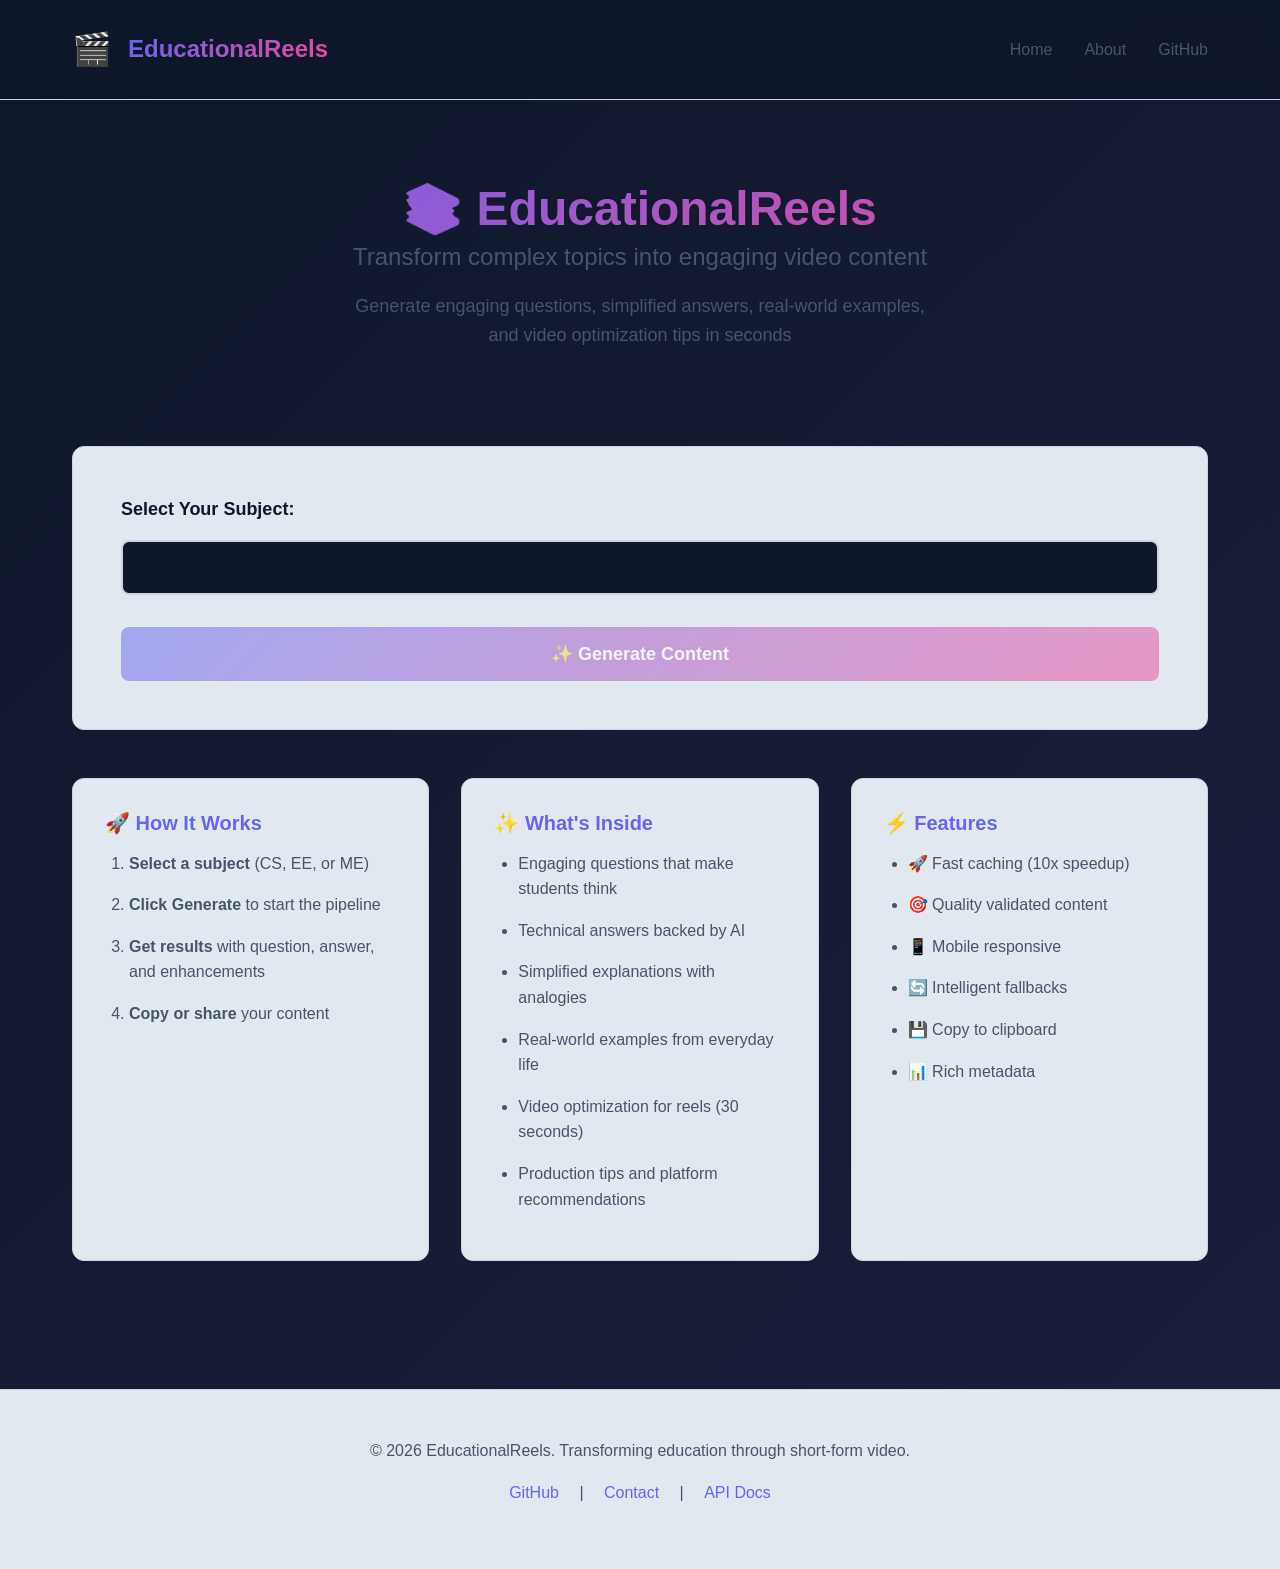
==== frontend/index.html @ 3f017158 "init" ====
<!doctype html>
<html lang="en">
	<head>
		<meta charset="UTF-8" />
		<meta name="viewport" content="width=device-width, initial-scale=1.0" />
		<title>EducationalReels - Generate Engaging Educational Content</title>
		<link rel="stylesheet" href="styles.css" />
	</head>
	<body>
		<!-- Navigation -->
		<nav class="navbar">
			<div class="navbar-container">
				<div class="logo">
					<span class="logo-emoji">🎬</span>
					<span class="logo-text">EducationalReels</span>
				</div>
				<div class="nav-links">
					<a href="#" class="nav-link">Home</a>
					<a href="#" class="nav-link">About</a>
					<a href="https://github.com" target="_blank" class="nav-link">GitHub</a>
				</div>
			</div>
		</nav>

		<!-- Main Container -->
		<div class="container">
			<!-- Hero Section -->
			<section class="hero">
				<h1>📚 EducationalReels</h1>
				<p class="subtitle">Transform complex topics into engaging video content</p>
				<p class="description">Generate engaging questions, simplified answers, real-world examples, and video optimization tips in seconds</p>
			</section>

			<!-- Input Section -->
			<section class="input-section">
				<div class="form-group">
					<label for="degree-select" class="form-label">Select Your Subject:</label>
					<select id="degree-select" class="degree-select">
						<option value="">-- Choose a subject --</option>
						<option value="Computer Science">💻 Computer Science</option>
						<option value="Electrical Engineering">⚡ Electrical Engineering</option>
						<option value="Mechanical Engineering">🔧 Mechanical Engineering</option>
					</select>
				</div>

				<button id="generate-btn" class="generate-btn" disabled>
					<span class="btn-text">✨ Generate Content</span>
					<span class="btn-spinner hidden"></span>
				</button>

				<div id="error-message" class="error-message hidden"></div>
				<div id="loading-message" class="loading-message hidden">
					<div class="spinner"></div>
					<p>Generating your content... This may take up to 20 seconds</p>
				</div>
			</section>

			<!-- Results Section (Initially Hidden) -->
			<section id="results-section" class="results-section hidden">
				<!-- Question Card -->
				<div class="result-card">
					<div class="card-header">
						<h2>❓ The Question</h2>
						<span class="quality-badge" id="quality-badge"></span>
					</div>
					<p id="question-text" class="question-text"></p>
					<button class="copy-btn" onclick="copyText('question-text')">📋 Copy Question</button>
				</div>

				<!-- Topic Card -->
				<div class="result-card">
					<div class="card-header">
						<h2>🎯 Topic</h2>
					</div>
					<p id="topic-text" class="topic-text"></p>
				</div>

				<!-- Technical Answer Card -->
				<div class="result-card">
					<div class="card-header">
						<h2>📖 Technical Answer</h2>
					</div>
					<p id="answer-text" class="answer-text"></p>
					<button class="copy-btn" onclick="copyText('answer-text')">📋 Copy Answer</button>
				</div>

				<!-- Simplified Answer Card (Week 3) -->
				<div class="result-card enhanced-card">
					<div class="card-header">
						<h2>✨ Simplified Explanation</h2>
						<span class="badge">Week 3 Enhancement</span>
					</div>
					<p id="simplified-text" class="simplified-text"></p>

					<div class="analogy-section">
						<h3>💡 Analogy:</h3>
						<p id="analogy-text" class="analogy-text"></p>
					</div>

					<button class="copy-btn" onclick="copyText('simplified-text')">📋 Copy</button>
				</div>

				<!-- Examples Card (Week 3) -->
				<div class="result-card enhanced-card">
					<div class="card-header">
						<h2>🌍 Real-World Examples</h2>
						<span class="badge">Week 3 Enhancement</span>
					</div>

					<div class="primary-example">
						<h3>Main Example:</h3>
						<p id="primary-example-text" class="example-text"></p>
					</div>

					<div class="secondary-examples">
						<h3>Additional Examples:</h3>
						<ul id="secondary-examples-list" class="examples-list"></ul>
					</div>

					<button class="copy-btn" onclick="copyText('primary-example-text')">📋 Copy</button>
				</div>

				<!-- Engagement Card (Week 3) -->
				<div class="result-card enhanced-card">
					<div class="card-header">
						<h2>🎬 Video Optimization</h2>
						<span class="badge">Week 3 Enhancement</span>
					</div>

					<div class="engagement-hook">
						<h3>Attention Hook:</h3>
						<p id="hook-text" class="hook-text"></p>
					</div>

					<div class="engagement-tips">
						<h3>📹 Production Tips:</h3>
						<ul id="tips-list" class="tips-list"></ul>
					</div>

					<div class="engagement-metrics">
						<div class="metric">
							<span class="metric-label">Duration:</span>
							<span id="duration-text" class="metric-value"></span>
						</div>
						<div class="metric">
							<span class="metric-label">Engagement Score:</span>
							<span id="engagement-score-text" class="metric-value"></span>
						</div>
						<div class="metric">
							<span class="metric-label">Platforms:</span>
							<span id="platforms-text" class="metric-value"></span>
						</div>
					</div>
				</div>

				<!-- Metadata Card -->
				<div class="result-card metadata-card">
					<div class="card-header">
						<h2>📊 Generation Details</h2>
					</div>

					<div class="metadata-grid">
						<div class="metadata-item">
							<span class="metadata-label">Subject:</span>
							<span id="metadata-degree" class="metadata-value"></span>
						</div>
						<div class="metadata-item">
							<span class="metadata-label">Generation Time:</span>
							<span id="metadata-time" class="metadata-value"></span>
						</div>
						<div class="metadata-item">
							<span class="metadata-label">Cached:</span>
							<span id="metadata-cached" class="metadata-value"></span>
						</div>
						<div class="metadata-item">
							<span class="metadata-label">Status:</span>
							<span id="metadata-status" class="metadata-value"></span>
						</div>
					</div>
				</div>

				<!-- Action Buttons -->
				<div class="action-buttons">
					<button class="secondary-btn" onclick="downloadJSON()">💾 Download as JSON</button>
					<button class="secondary-btn" onclick="shareContent()">🔗 Share</button>
					<button class="primary-btn" onclick="generateNew()">✨ Generate Another</button>
				</div>
			</section>

			<!-- Info Section -->
			<section class="info-section">
				<div class="info-card">
					<h3>🚀 How It Works</h3>
					<ol>
						<li><strong>Select a subject</strong> (CS, EE, or ME)</li>
						<li><strong>Click Generate</strong> to start the pipeline</li>
						<li><strong>Get results</strong> with question, answer, and enhancements</li>
						<li><strong>Copy or share</strong> your content</li>
					</ol>
				</div>

				<div class="info-card">
					<h3>✨ What's Inside</h3>
					<ul>
						<li>Engaging questions that make students think</li>
						<li>Technical answers backed by AI</li>
						<li>Simplified explanations with analogies</li>
						<li>Real-world examples from everyday life</li>
						<li>Video optimization for reels (30 seconds)</li>
						<li>Production tips and platform recommendations</li>
					</ul>
				</div>

				<div class="info-card">
					<h3>⚡ Features</h3>
					<ul>
						<li>🚀 Fast caching (10x speedup)</li>
						<li>🎯 Quality validated content</li>
						<li>📱 Mobile responsive</li>
						<li>🔄 Intelligent fallbacks</li>
						<li>💾 Copy to clipboard</li>
						<li>📊 Rich metadata</li>
					</ul>
				</div>
			</section>
		</div>

		<!-- Footer -->
		<footer class="footer">
			<p>&copy; 2026 EducationalReels. Transforming education through short-form video.</p>
			<p class="footer-links">
				<a href="https://github.com" target="_blank">GitHub</a> | <a href="mailto:contact@example.com">Contact</a> |
				<a href="#" target="_blank">API Docs</a>
			</p>
		</footer>

		<!-- Scripts -->
		<script src="script.js"></script>
	</body>
</html>
---- frontend/styles.css ----
/* ============================================================================
   EducationalReels Frontend - Styles
   ============================================================================ */

:root {
	/* Colors */
	--primary-color: #6366f1;
	--secondary-color: #8b5cf6;
	--accent-color: #ec4899;
	--background-color: #0f172a;
	--surface-color: #1e293b;
	--border-color: #334155;
	--text-primary: #f1f5f9;
	--text-secondary: #cbd5e1;
	--success-color: #10b981;
	--warning-color: #f59e0b;
	--error-color: #ef4444;

	/* Spacing */
	--spacing-xs: 0.25rem;
	--spacing-sm: 0.5rem;
	--spacing-md: 1rem;
	--spacing-lg: 1.5rem;
	--spacing-xl: 2rem;
	--spacing-2xl: 3rem;

	/* Transitions */
	--transition-fast: 150ms ease-in-out;
	--transition-normal: 300ms ease-in-out;
}

/* ============================================================================
   Base Styles
   ============================================================================ */

* {
	margin: 0;
	padding: 0;
	box-sizing: border-box;
}

html {
	scroll-behavior: smooth;
}

body {
	font-family: -apple-system, BlinkMacSystemFont, "Segoe UI", "Roboto", "Oxygen", "Ubuntu", "Cantarell", "Fira Sans", "Droid Sans", "Helvetica Neue", sans-serif;
	background: linear-gradient(135deg, #0f172a 0%, #1a1f3a 100%);
	color: var(--text-primary);
	line-height: 1.6;
	overflow-x: hidden;
}

/* ============================================================================
   Typography
   ============================================================================ */

h1,
h2,
h3,
h4,
h5,
h6 {
	font-weight: 700;
	line-height: 1.2;
}

h1 {
	font-size: 3rem;
	background: linear-gradient(135deg, #6366f1 0%, #ec4899 100%);
	-webkit-background-clip: text;
	-webkit-text-fill-color: transparent;
	background-clip: text;
}

h2 {
	font-size: 1.875rem;
	margin-bottom: var(--spacing-lg);
}

h3 {
	font-size: 1.25rem;
	margin-bottom: var(--spacing-md);
}

p {
	margin-bottom: var(--spacing-md);
	color: var(--text-secondary);
}

a {
	color: var(--primary-color);
	text-decoration: none;
	transition: color var(--transition-fast);
}

a:hover {
	color: var(--secondary-color);
}

/* ============================================================================
   Navigation
   ============================================================================ */

.navbar {
	background: rgba(15, 23, 42, 0.9);
	backdrop-filter: blur(10px);
	border-bottom: 1px solid var(--border-color);
	position: sticky;
	top: 0;
	z-index: 100;
}

.navbar-container {
	max-width: 1200px;
	margin: 0 auto;
	padding: var(--spacing-lg) var(--spacing-xl);
	display: flex;
	justify-content: space-between;
	align-items: center;
}

.logo {
	display: flex;
	align-items: center;
	gap: var(--spacing-md);
	font-size: 1.5rem;
	font-weight: 700;
}

.logo-emoji {
	font-size: 2rem;
}

.logo-text {
	background: linear-gradient(135deg, #6366f1 0%, #ec4899 100%);
	-webkit-background-clip: text;
	-webkit-text-fill-color: transparent;
	background-clip: text;
}

.nav-links {
	display: flex;
	gap: var(--spacing-xl);
}

.nav-link {
	color: var(--text-secondary);
	transition: color var(--transition-fast);
}

.nav-link:hover {
	color: var(--primary-color);
}

/* ============================================================================
   Container & Sections
   ============================================================================ */

.container {
	max-width: 1200px;
	margin: 0 auto;
	padding: var(--spacing-xl);
}

section {
	margin-bottom: var(--spacing-2xl);
}

/* Hero Section */
.hero {
	text-align: center;
	padding: var(--spacing-2xl) 0;
}

.subtitle {
	font-size: 1.5rem;
	color: var(--text-secondary);
	margin-bottom: var(--spacing-md);
}

.description {
	font-size: 1.125rem;
	color: var(--text-secondary);
	max-width: 600px;
	margin: 0 auto;
}

/* ============================================================================
   Form Styles
   ============================================================================ */

.input-section {
	background: var(--surface-color);
	border: 1px solid var(--border-color);
	border-radius: 12px;
	padding: var(--spacing-2xl);
	margin-bottom: var(--spacing-2xl);
}

.form-group {
	margin-bottom: var(--spacing-xl);
}

.form-label {
	display: block;
	margin-bottom: var(--spacing-md);
	font-weight: 600;
	font-size: 1.125rem;
}

.degree-select {
	width: 100%;
	padding: var(--spacing-md) var(--spacing-lg);
	background: #0f172a;
	color: var(--text-primary);
	border: 2px solid var(--border-color);
	border-radius: 8px;
	font-size: 1rem;
	cursor: pointer;
	transition: border-color var(--transition-fast);
}

.degree-select:hover {
	border-color: var(--primary-color);
}

.degree-select:focus {
	outline: none;
	border-color: var(--primary-color);
	box-shadow: 0 0 0 3px rgba(99, 102, 241, 0.1);
}

.degree-select option {
	background: var(--surface-color);
	color: var(--text-primary);
}

/* Buttons */
.generate-btn,
.primary-btn,
.secondary-btn {
	padding: var(--spacing-md) var(--spacing-xl);
	border: none;
	border-radius: 8px;
	font-size: 1rem;
	font-weight: 600;
	cursor: pointer;
	transition: all var(--transition-normal);
	display: flex;
	align-items: center;
	gap: var(--spacing-md);
	width: 100%;
	justify-content: center;
}

.generate-btn {
	background: linear-gradient(135deg, #6366f1 0%, #ec4899 100%);
	color: white;
	font-size: 1.125rem;
}

.generate-btn:hover:not(:disabled) {
	transform: translateY(-2px);
	box-shadow: 0 10px 30px rgba(99, 102, 241, 0.3);
}

.generate-btn:disabled {
	opacity: 0.5;
	cursor: not-allowed;
}

.primary-btn {
	background: var(--primary-color);
	color: white;
	width: auto;
}

.primary-btn:hover {
	background: var(--secondary-color);
	transform: translateY(-2px);
}

.secondary-btn {
	background: var(--surface-color);
	border: 2px solid var(--border-color);
	color: var(--text-primary);
	width: auto;
}

.secondary-btn:hover {
	border-color: var(--primary-color);
	color: var(--primary-color);
}

.copy-btn {
	padding: var(--spacing-sm) var(--spacing-lg);
	background: var(--surface-color);
	border: 1px solid var(--border-color);
	color: var(--text-primary);
	border-radius: 6px;
	cursor: pointer;
	font-size: 0.875rem;
	margin-top: var(--spacing-md);
	transition: all var(--transition-fast);
}

.copy-btn:hover {
	background: var(--primary-color);
	border-color: var(--primary-color);
	color: white;
}

/* Hidden Button State */
.btn-spinner {
	width: 20px;
	height: 20px;
	border: 3px solid rgba(255, 255, 255, 0.3);
	border-top-color: white;
	border-radius: 50%;
	animation: spin 1s linear infinite;
}

.hidden {
	display: none !important;
}

/* Messages */
.error-message {
	background: rgba(239, 68, 68, 0.1);
	border: 1px solid var(--error-color);
	border-radius: 8px;
	padding: var(--spacing-lg);
	margin-top: var(--spacing-lg);
	color: #fca5a5;
}

.loading-message {
	display: flex;
	align-items: center;
	gap: var(--spacing-lg);
	padding: var(--spacing-lg);
	background: rgba(99, 102, 241, 0.1);
	border: 1px solid var(--primary-color);
	border-radius: 8px;
	margin-top: var(--spacing-lg);
}

/* Spinner Animation */
.spinner {
	width: 30px;
	height: 30px;
	border: 4px solid rgba(99, 102, 241, 0.3);
	border-top-color: var(--primary-color);
	border-radius: 50%;
	animation: spin 1s linear infinite;
}

@keyframes spin {
	to {
		transform: rotate(360deg);
	}
}

/* ============================================================================
   Results Section
   ============================================================================ */

.results-section {
	animation: fadeIn 300ms ease-in-out;
}

.results-section.hidden {
	display: none;
}

@keyframes fadeIn {
	from {
		opacity: 0;
		transform: translateY(20px);
	}
	to {
		opacity: 1;
		transform: translateY(0);
	}
}

.result-card {
	background: var(--surface-color);
	border: 1px solid var(--border-color);
	border-radius: 12px;
	padding: var(--spacing-xl);
	margin-bottom: var(--spacing-xl);
	transition: all var(--transition-normal);
}

.result-card:hover {
	border-color: var(--primary-color);
	box-shadow: 0 10px 30px rgba(99, 102, 241, 0.1);
}

.result-card.enhanced-card {
	border-left: 4px solid var(--accent-color);
}

.card-header {
	display: flex;
	align-items: center;
	justify-content: space-between;
	margin-bottom: var(--spacing-lg);
}

.card-header h2 {
	margin: 0;
}

.quality-badge {
	background: var(--success-color);
	color: white;
	padding: var(--spacing-sm) var(--spacing-md);
	border-radius: 20px;
	font-size: 0.875rem;
	font-weight: 600;
}

.badge {
	background: rgba(236, 72, 153, 0.2);
	color: var(--accent-color);
	padding: var(--spacing-xs) var(--spacing-md);
	border-radius: 20px;
	font-size: 0.75rem;
	font-weight: 600;
}

/* Content Text Styles */
.question-text,
.answer-text,
.simplified-text,
.topic-text,
.analogy-text,
.example-text,
.hook-text {
	font-size: 1.0625rem;
	line-height: 1.8;
	color: var(--text-primary);
	padding: var(--spacing-lg);
	background: #0f172a;
	border-radius: 8px;
	border-left: 4px solid var(--primary-color);
}

.analogy-section,
.primary-example,
.secondary-examples,
.engagement-hook,
.engagement-tips {
	margin-top: var(--spacing-lg);
	padding-top: var(--spacing-lg);
	border-top: 1px solid var(--border-color);
}

/* Lists */
.examples-list,
.tips-list {
	list-style: none;
	margin-left: 0;
}

.examples-list li,
.tips-list li {
	padding: var(--spacing-md);
	margin-bottom: var(--spacing-md);
	background: #0f172a;
	border-radius: 8px;
	border-left: 4px solid var(--primary-color);
}

.examples-list li::before,
.tips-list li::before {
	content: "•";
	margin-right: var(--spacing-md);
	color: var(--primary-color);
	font-weight: 700;
}

/* Metrics */
.engagement-metrics {
	display: grid;
	grid-template-columns: repeat(auto-fit, minmax(200px, 1fr));
	gap: var(--spacing-lg);
	margin-top: var(--spacing-lg);
}

.metric {
	background: #0f172a;
	padding: var(--spacing-lg);
	border-radius: 8px;
	border: 1px solid var(--border-color);
}

.metric-label {
	display: block;
	color: var(--text-secondary);
	font-size: 0.875rem;
	margin-bottom: var(--spacing-sm);
}

.metric-value {
	display: block;
	color: var(--primary-color);
	font-size: 1.25rem;
	font-weight: 700;
}

/* Metadata */
.metadata-card {
	border-left: 4px solid var(--secondary-color);
}

.metadata-grid {
	display: grid;
	grid-template-columns: repeat(auto-fit, minmax(200px, 1fr));
	gap: var(--spacing-lg);
}

.metadata-item {
	padding: var(--spacing-lg);
	background: #0f172a;
	border-radius: 8px;
	border: 1px solid var(--border-color);
}

.metadata-label {
	display: block;
	color: var(--text-secondary);
	font-size: 0.875rem;
	margin-bottom: var(--spacing-sm);
}

.metadata-value {
	display: block;
	color: var(--text-primary);
	font-weight: 600;
}

/* Action Buttons */
.action-buttons {
	display: grid;
	grid-template-columns: repeat(auto-fit, minmax(150px, 1fr));
	gap: var(--spacing-lg);
	margin-top: var(--spacing-2xl);
}

/* ============================================================================
   Info Section
   ============================================================================ */

.info-section {
	display: grid;
	grid-template-columns: repeat(auto-fit, minmax(300px, 1fr));
	gap: var(--spacing-xl);
}

.info-card {
	background: var(--surface-color);
	border: 1px solid var(--border-color);
	border-radius: 12px;
	padding: var(--spacing-xl);
	transition: all var(--transition-normal);
}

.info-card:hover {
	border-color: var(--primary-color);
	box-shadow: 0 10px 30px rgba(99, 102, 241, 0.1);
}

.info-card h3 {
	color: var(--primary-color);
}

.info-card ol,
.info-card ul {
	margin-left: var(--spacing-lg);
}

.info-card li {
	margin-bottom: var(--spacing-md);
	color: var(--text-secondary);
}

/* ============================================================================
   Footer
   ============================================================================ */

.footer {
	background: var(--surface-color);
	border-top: 1px solid var(--border-color);
	text-align: center;
	padding: var(--spacing-2xl) var(--spacing-xl);
	margin-top: var(--spacing-2xl);
}

.footer p {
	color: var(--text-secondary);
	margin-bottom: var(--spacing-md);
}

.footer-links a {
	color: var(--primary-color);
	margin: 0 var(--spacing-md);
}

/* ============================================================================
   Responsive Design
   ============================================================================ */

@media (max-width: 768px) {
	.container {
		padding: var(--spacing-lg);
	}

	h1 {
		font-size: 2rem;
	}

	h2 {
		font-size: 1.5rem;
	}

	.navbar-container {
		padding: var(--spacing-md) var(--spacing-lg);
		flex-direction: column;
		gap: var(--spacing-lg);
	}

	.nav-links {
		gap: var(--spacing-lg);
	}

	.card-header {
		flex-direction: column;
		align-items: flex-start;
		gap: var(--spacing-md);
	}

	.action-buttons {
		grid-template-columns: 1fr;
	}

	.generate-btn,
	.primary-btn,
	.secondary-btn {
		width: 100%;
	}

	.result-card {
		padding: var(--spacing-lg);
	}

	.info-section {
		grid-template-columns: 1fr;
	}
}

@media (max-width: 480px) {
	h1 {
		font-size: 1.5rem;
	}

	h2 {
		font-size: 1.25rem;
	}

	.logo {
		font-size: 1rem;
	}

	.logo-emoji {
		font-size: 1.5rem;
	}

	.subtitle {
		font-size: 1rem;
	}

	.input-section {
		padding: var(--spacing-lg);
	}

	.question-text,
	.answer-text,
	.simplified-text,
	.topic-text,
	.analogy-text,
	.example-text,
	.hook-text {
		font-size: 1rem;
	}

	.engagement-metrics {
		grid-template-columns: 1fr;
	}
}

/* ============================================================================
   Accessibility
   ============================================================================ */

:focus-visible {
	outline: 2px solid var(--primary-color);
	outline-offset: 2px;
}

@media (prefers-reduced-motion: reduce) {
	* {
		animation-duration: 0.01ms !important;
		animation-iteration-count: 1 !important;
		transition-duration: 0.01ms !important;
	}
}

/* Dark mode (default) */
@media (prefers-color-scheme: light) {
	:root {
		--background-color: #f1f5f9;
		--surface-color: #e2e8f0;
		--border-color: #cbd5e1;
		--text-primary: #0f172a;
		--text-secondary: #475569;
	}
}
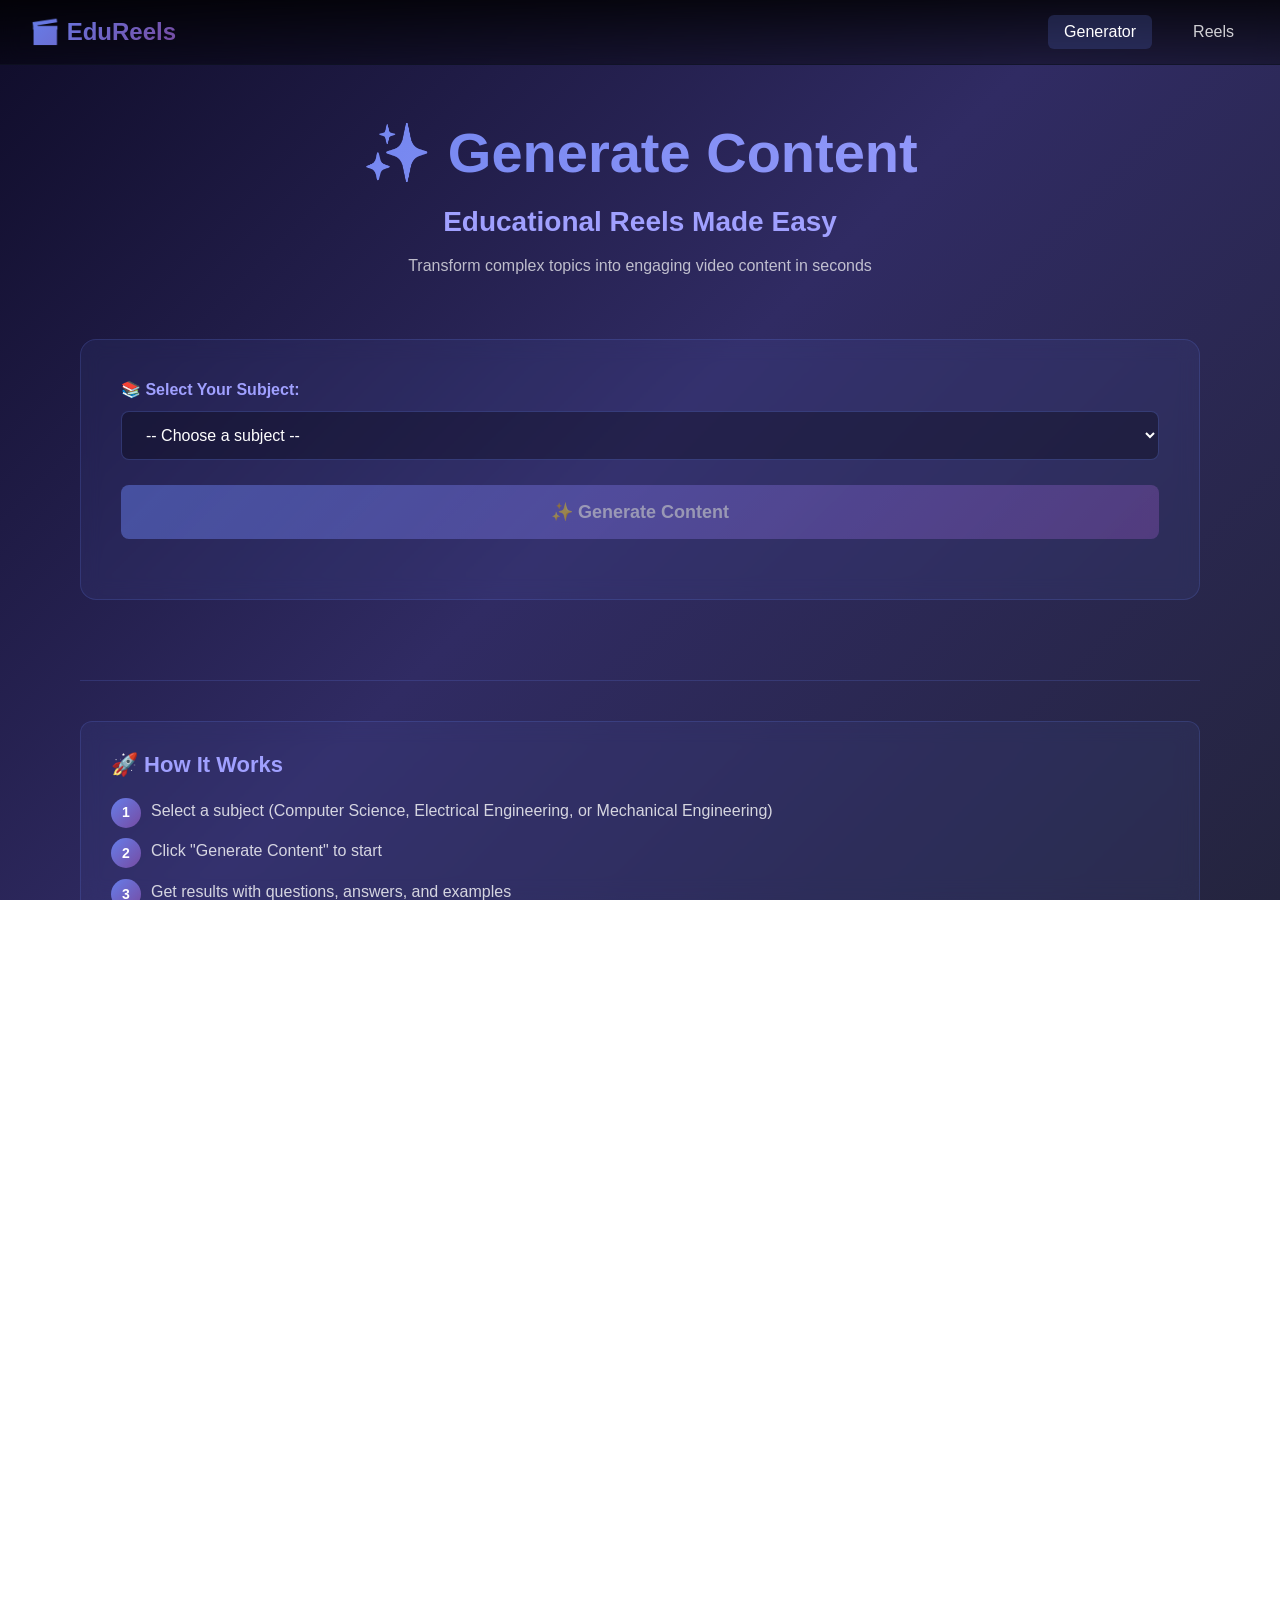
==== commit 73dbdcdd: "phase 1" ====
--- a/frontend/index.html
+++ b/frontend/index.html
@@ -3,22 +3,552 @@
 	<head>
 		<meta charset="UTF-8" />
 		<meta name="viewport" content="width=device-width, initial-scale=1.0" />
-		<title>EducationalReels - Generate Engaging Educational Content</title>
-		<link rel="stylesheet" href="styles.css" />
+		<title>EduReels - Generate Engaging Educational Content</title>
+		<style>
+			* {
+				margin: 0;
+				padding: 0;
+				box-sizing: border-box;
+			}
+
+			html,
+			body {
+				width: 100%;
+				height: 100%;
+				overflow-x: hidden;
+				font-family: -apple-system, BlinkMacSystemFont, "Segoe UI", Roboto, sans-serif;
+			}
+
+			body {
+				background: linear-gradient(135deg, #0f0c29 0%, #302b63 50%, #24243e 100%);
+				color: white;
+				padding: 0;
+			}
+
+			/* Navbar */
+			.navbar {
+				position: fixed;
+				top: 0;
+				left: 0;
+				right: 0;
+				background: linear-gradient(180deg, rgba(0, 0, 0, 0.8) 0%, rgba(0, 0, 0, 0.4) 100%);
+				padding: 15px 30px;
+				z-index: 1000;
+				display: flex;
+				justify-content: space-between;
+				align-items: center;
+				backdrop-filter: blur(10px);
+				border-bottom: 1px solid rgba(102, 126, 234, 0.1);
+			}
+
+			.navbar h1 {
+				font-size: 24px;
+				font-weight: 700;
+				background: linear-gradient(135deg, #667eea 0%, #764ba2 100%);
+				-webkit-background-clip: text;
+				-webkit-text-fill-color: transparent;
+				background-clip: text;
+			}
+
+			.navbar-links {
+				display: flex;
+				gap: 25px;
+			}
+
+			.navbar-links a {
+				color: rgba(255, 255, 255, 0.8);
+				text-decoration: none;
+				font-weight: 500;
+				transition: all 0.3s ease;
+				padding: 8px 16px;
+				border-radius: 6px;
+			}
+
+			.navbar-links a:hover,
+			.navbar-links a.active {
+				color: white;
+				background: rgba(102, 126, 234, 0.2);
+			}
+
+			/* Main Container */
+			.container {
+				max-width: 1200px;
+				margin: 0 auto;
+				padding: 120px 40px 60px;
+				min-height: 100vh;
+			}
+
+			/* Hero Section */
+			.hero {
+				text-align: center;
+				margin-bottom: 60px;
+			}
+
+			.hero h1 {
+				font-size: 56px;
+				font-weight: 700;
+				margin-bottom: 20px;
+				background: linear-gradient(135deg, #667eea 0%, #a0a0ff 100%);
+				-webkit-background-clip: text;
+				-webkit-text-fill-color: transparent;
+				background-clip: text;
+			}
+
+			.hero .subtitle {
+				font-size: 28px;
+				color: #a0a0ff;
+				margin-bottom: 15px;
+				font-weight: 600;
+			}
+
+			.hero .description {
+				font-size: 16px;
+				color: rgba(255, 255, 255, 0.7);
+				max-width: 600px;
+				margin: 0 auto;
+				line-height: 1.6;
+			}
+
+			/* Form Section */
+			.input-section {
+				background: rgba(102, 126, 234, 0.08);
+				border: 1px solid rgba(102, 126, 234, 0.2);
+				padding: 40px;
+				border-radius: 16px;
+				margin-bottom: 60px;
+				backdrop-filter: blur(10px);
+			}
+
+			.form-group {
+				margin-bottom: 25px;
+			}
+
+			.form-label {
+				display: block;
+				font-size: 16px;
+				font-weight: 600;
+				margin-bottom: 12px;
+				color: #a0a0ff;
+			}
+
+			.degree-select {
+				width: 100%;
+				padding: 14px 20px;
+				background: rgba(0, 0, 0, 0.3);
+				border: 1px solid rgba(102, 126, 234, 0.3);
+				border-radius: 8px;
+				color: white;
+				font-size: 16px;
+				cursor: pointer;
+				transition: all 0.3s ease;
+			}
+
+			.degree-select:focus {
+				outline: none;
+				border-color: #667eea;
+				background: rgba(0, 0, 0, 0.5);
+				box-shadow: 0 0 0 3px rgba(102, 126, 234, 0.1);
+			}
+
+			.degree-select option {
+				background: #1a1a2e;
+				color: white;
+			}
+
+			.generate-btn {
+				width: 100%;
+				padding: 16px 40px;
+				background: linear-gradient(135deg, #667eea 0%, #764ba2 100%);
+				color: white;
+				border: none;
+				border-radius: 8px;
+				font-size: 18px;
+				font-weight: 600;
+				cursor: pointer;
+				transition: all 0.3s ease;
+				display: flex;
+				align-items: center;
+				justify-content: center;
+				gap: 12px;
+				margin-bottom: 20px;
+			}
+
+			.generate-btn:hover:not(:disabled) {
+				transform: translateY(-2px);
+				box-shadow: 0 10px 25px rgba(102, 126, 234, 0.3);
+			}
+
+			.generate-btn:active:not(:disabled) {
+				transform: translateY(0);
+			}
+
+			.generate-btn:disabled {
+				opacity: 0.5;
+				cursor: not-allowed;
+			}
+
+			.btn-spinner {
+				width: 20px;
+				height: 20px;
+				border: 3px solid rgba(255, 255, 255, 0.2);
+				border-top-color: white;
+				border-radius: 50%;
+				animation: spin 1s linear infinite;
+			}
+
+			.btn-spinner.hidden {
+				display: none;
+			}
+
+			@keyframes spin {
+				to {
+					transform: rotate(360deg);
+				}
+			}
+
+			.error-message {
+				background: rgba(255, 107, 107, 0.15);
+				border: 1px solid rgba(255, 107, 107, 0.3);
+				color: #ff9999;
+				padding: 15px 20px;
+				border-radius: 8px;
+				margin-bottom: 20px;
+				display: none;
+			}
+
+			.error-message:not(.hidden) {
+				display: block;
+			}
+
+			.loading-message {
+				display: none;
+				text-align: center;
+				color: rgba(255, 255, 255, 0.7);
+				padding: 20px;
+				gap: 15px;
+			}
+
+			.loading-message:not(.hidden) {
+				display: flex;
+				flex-direction: column;
+				align-items: center;
+			}
+
+			.hidden {
+				display: none !important;
+			}
+
+			/* Results Section */
+			.results-section {
+				display: grid;
+				grid-template-columns: 1fr;
+				gap: 25px;
+				margin-top: 40px;
+			}
+
+			.results-section.hidden {
+				display: none;
+			}
+
+			.result-card {
+				background: rgba(102, 126, 234, 0.08);
+				border: 1px solid rgba(102, 126, 234, 0.2);
+				padding: 30px;
+				border-radius: 12px;
+				backdrop-filter: blur(10px);
+			}
+
+			.card-header {
+				display: flex;
+				justify-content: space-between;
+				align-items: center;
+				margin-bottom: 20px;
+			}
+
+			.card-header h2 {
+				font-size: 22px;
+				font-weight: 600;
+				color: #a0a0ff;
+				margin: 0;
+			}
+
+			.quality-badge,
+			.badge {
+				background: rgba(102, 126, 234, 0.3);
+				color: #a0a0ff;
+				padding: 6px 12px;
+				border-radius: 20px;
+				font-size: 12px;
+				font-weight: 600;
+			}
+
+			.result-card p {
+				color: rgba(255, 255, 255, 0.8);
+				line-height: 1.8;
+				font-size: 16px;
+				margin-bottom: 15px;
+			}
+
+			.result-card h3 {
+				font-size: 16px;
+				font-weight: 600;
+				color: #a0a0ff;
+				margin-top: 20px;
+				margin-bottom: 10px;
+			}
+
+			.copy-btn {
+				background: rgba(102, 126, 234, 0.2);
+				border: 1px solid rgba(102, 126, 234, 0.3);
+				color: #a0a0ff;
+				padding: 10px 20px;
+				border-radius: 6px;
+				cursor: pointer;
+				font-size: 14px;
+				font-weight: 600;
+				transition: all 0.3s ease;
+				display: inline-block;
+			}
+
+			.copy-btn:hover {
+				background: rgba(102, 126, 234, 0.4);
+				border-color: rgba(102, 126, 234, 0.5);
+			}
+
+			.analogy-section,
+			.primary-example,
+			.secondary-examples,
+			.engagement-hook,
+			.engagement-tips,
+			.engagement-metrics {
+				margin-top: 20px;
+			}
+
+			.examples-list,
+			.tips-list {
+				list-style: none;
+				margin-top: 10px;
+			}
+
+			.examples-list li,
+			.tips-list li {
+				margin-bottom: 10px;
+				padding-left: 25px;
+				position: relative;
+				color: rgba(255, 255, 255, 0.7);
+			}
+
+			.examples-list li:before,
+			.tips-list li:before {
+				content: "→";
+				position: absolute;
+				left: 0;
+				color: #667eea;
+				font-weight: bold;
+			}
+
+			.metadata-grid {
+				display: grid;
+				grid-template-columns: repeat(auto-fit, minmax(200px, 1fr));
+				gap: 20px;
+				margin-top: 15px;
+			}
+
+			.metadata-item {
+				display: flex;
+				flex-direction: column;
+				gap: 8px;
+			}
+
+			.metadata-label {
+				font-size: 12px;
+				color: rgba(255, 255, 255, 0.5);
+				text-transform: uppercase;
+				letter-spacing: 1px;
+			}
+
+			.metadata-value {
+				font-size: 16px;
+				font-weight: 600;
+				color: #a0a0ff;
+			}
+
+			.metric {
+				display: flex;
+				justify-content: space-between;
+				align-items: center;
+				padding: 12px 0;
+				border-bottom: 1px solid rgba(102, 126, 234, 0.1);
+			}
+
+			.metric-label {
+				color: rgba(255, 255, 255, 0.6);
+				font-size: 14px;
+			}
+
+			.metric-value {
+				color: #a0a0ff;
+				font-weight: 600;
+				font-size: 14px;
+			}
+
+			/* Action Buttons */
+			.action-buttons {
+				display: flex;
+				gap: 15px;
+				justify-content: center;
+				margin-top: 40px;
+				flex-wrap: wrap;
+			}
+
+			.primary-btn,
+			.secondary-btn {
+				padding: 14px 30px;
+				border: none;
+				border-radius: 8px;
+				font-size: 16px;
+				font-weight: 600;
+				cursor: pointer;
+				transition: all 0.3s ease;
+			}
+
+			.primary-btn {
+				background: linear-gradient(135deg, #667eea 0%, #764ba2 100%);
+				color: white;
+			}
+
+			.primary-btn:hover {
+				transform: translateY(-2px);
+				box-shadow: 0 10px 25px rgba(102, 126, 234, 0.3);
+			}
+
+			.secondary-btn {
+				background: rgba(102, 126, 234, 0.2);
+				border: 1px solid rgba(102, 126, 234, 0.3);
+				color: #a0a0ff;
+			}
+
+			.secondary-btn:hover {
+				background: rgba(102, 126, 234, 0.3);
+				border-color: rgba(102, 126, 234, 0.5);
+			}
+
+			/* Info Section */
+			.info-section {
+				margin-top: 80px;
+				padding-top: 40px;
+				border-top: 1px solid rgba(102, 126, 234, 0.2);
+			}
+
+			.info-card {
+				background: rgba(102, 126, 234, 0.08);
+				border: 1px solid rgba(102, 126, 234, 0.2);
+				padding: 30px;
+				border-radius: 12px;
+				backdrop-filter: blur(10px);
+			}
+
+			.info-card h3 {
+				font-size: 22px;
+				color: #a0a0ff;
+				margin-bottom: 20px;
+			}
+
+			.info-card ol {
+				list-style: none;
+				counter-reset: step-counter;
+			}
+
+			.info-card li {
+				counter-increment: step-counter;
+				margin-bottom: 15px;
+				color: rgba(255, 255, 255, 0.8);
+				font-size: 16px;
+				padding-left: 40px;
+				position: relative;
+				line-height: 1.6;
+			}
+
+			.info-card li:before {
+				content: counter(step-counter);
+				position: absolute;
+				left: 0;
+				width: 30px;
+				height: 30px;
+				background: linear-gradient(135deg, #667eea 0%, #764ba2 100%);
+				color: white;
+				border-radius: 50%;
+				display: flex;
+				align-items: center;
+				justify-content: center;
+				font-weight: 600;
+				font-size: 14px;
+			}
+
+			/* Responsive */
+			@media (max-width: 768px) {
+				.container {
+					padding: 100px 20px 40px;
+				}
+
+				.hero h1 {
+					font-size: 36px;
+				}
+
+				.hero .subtitle {
+					font-size: 20px;
+				}
+
+				.input-section {
+					padding: 25px;
+				}
+
+				.result-card {
+					padding: 20px;
+				}
+
+				.card-header h2 {
+					font-size: 18px;
+				}
+
+				.metadata-grid {
+					grid-template-columns: 1fr;
+				}
+
+				.action-buttons {
+					flex-direction: column;
+				}
+
+				.action-buttons button {
+					width: 100%;
+				}
+
+				.navbar {
+					padding: 10px 15px;
+				}
+
+				.navbar h1 {
+					font-size: 18px;
+				}
+
+				.navbar-links {
+					gap: 10px;
+				}
+
+				.navbar-links a {
+					font-size: 12px;
+					padding: 6px 10px;
+				}
+			}
+		</style>
 	</head>
 	<body>
-		<!-- Navigation -->
+		<!-- Navigation Bar -->
 		<nav class="navbar">
-			<div class="navbar-container">
-				<div class="logo">
-					<span class="logo-emoji">🎬</span>
-					<span class="logo-text">EducationalReels</span>
-				</div>
-				<div class="nav-links">
-					<a href="#" class="nav-link">Home</a>
-					<a href="#" class="nav-link">About</a>
-					<a href="https://github.com" target="_blank" class="nav-link">GitHub</a>
-				</div>
+			<h1>🎬 EduReels</h1>
+			<div class="navbar-links">
+				<a href="index.html" class="active">Generator</a>
+				<a href="reels.html">Reels</a>
 			</div>
 		</nav>
 
@@ -26,15 +556,15 @@
 		<div class="container">
 			<!-- Hero Section -->
 			<section class="hero">
-				<h1>📚 EducationalReels</h1>
-				<p class="subtitle">Transform complex topics into engaging video content</p>
-				<p class="description">Generate engaging questions, simplified answers, real-world examples, and video optimization tips in seconds</p>
+				<h1>✨ Generate Content</h1>
+				<p class="subtitle">Educational Reels Made Easy</p>
+				<p class="description">Transform complex topics into engaging video content in seconds</p>
 			</section>
 
 			<!-- Input Section -->
 			<section class="input-section">
 				<div class="form-group">
-					<label for="degree-select" class="form-label">Select Your Subject:</label>
+					<label for="degree-select" class="form-label">📚 Select Your Subject:</label>
 					<select id="degree-select" class="degree-select">
 						<option value="">-- Choose a subject --</option>
 						<option value="Computer Science">💻 Computer Science</option>
@@ -51,20 +581,19 @@
 				<div id="error-message" class="error-message hidden"></div>
 				<div id="loading-message" class="loading-message hidden">
 					<div class="spinner"></div>
-					<p>Generating your content... This may take up to 20 seconds</p>
+					<p>Generating your content... This may take a moment</p>
 				</div>
 			</section>
 
-			<!-- Results Section (Initially Hidden) -->
+			<!-- Results Section -->
 			<section id="results-section" class="results-section hidden">
 				<!-- Question Card -->
 				<div class="result-card">
 					<div class="card-header">
-						<h2>❓ The Question</h2>
-						<span class="quality-badge" id="quality-badge"></span>
+						<h2>❓ Question</h2>
 					</div>
 					<p id="question-text" class="question-text"></p>
-					<button class="copy-btn" onclick="copyText('question-text')">📋 Copy Question</button>
+					<button class="copy-btn" onclick="copyText('question-text')">📋 Copy</button>
 				</div>
 
 				<!-- Topic Card -->
@@ -75,68 +604,55 @@
 					<p id="topic-text" class="topic-text"></p>
 				</div>
 
-				<!-- Technical Answer Card -->
+				<!-- Answer Card -->
 				<div class="result-card">
 					<div class="card-header">
-						<h2>📖 Technical Answer</h2>
+						<h2>📖 Answer</h2>
 					</div>
 					<p id="answer-text" class="answer-text"></p>
-					<button class="copy-btn" onclick="copyText('answer-text')">📋 Copy Answer</button>
-				</div>
-
-				<!-- Simplified Answer Card (Week 3) -->
-				<div class="result-card enhanced-card">
+					<button class="copy-btn" onclick="copyText('answer-text')">📋 Copy</button>
+				</div>
+
+				<!-- Simplified Answer -->
+				<div class="result-card">
 					<div class="card-header">
-						<h2>✨ Simplified Explanation</h2>
-						<span class="badge">Week 3 Enhancement</span>
+						<h2>💡 Simplified Explanation</h2>
 					</div>
 					<p id="simplified-text" class="simplified-text"></p>
-
 					<div class="analogy-section">
-						<h3>💡 Analogy:</h3>
+						<h3>Analogy:</h3>
 						<p id="analogy-text" class="analogy-text"></p>
 					</div>
-
-					<button class="copy-btn" onclick="copyText('simplified-text')">📋 Copy</button>
-				</div>
-
-				<!-- Examples Card (Week 3) -->
-				<div class="result-card enhanced-card">
+				</div>
+
+				<!-- Examples Card -->
+				<div class="result-card">
 					<div class="card-header">
 						<h2>🌍 Real-World Examples</h2>
-						<span class="badge">Week 3 Enhancement</span>
-					</div>
-
+					</div>
 					<div class="primary-example">
 						<h3>Main Example:</h3>
 						<p id="primary-example-text" class="example-text"></p>
 					</div>
-
 					<div class="secondary-examples">
 						<h3>Additional Examples:</h3>
 						<ul id="secondary-examples-list" class="examples-list"></ul>
 					</div>
-
-					<button class="copy-btn" onclick="copyText('primary-example-text')">📋 Copy</button>
-				</div>
-
-				<!-- Engagement Card (Week 3) -->
-				<div class="result-card enhanced-card">
+				</div>
+
+				<!-- Engagement Card -->
+				<div class="result-card">
 					<div class="card-header">
 						<h2>🎬 Video Optimization</h2>
-						<span class="badge">Week 3 Enhancement</span>
-					</div>
-
+					</div>
 					<div class="engagement-hook">
-						<h3>Attention Hook:</h3>
+						<h3>Hook:</h3>
 						<p id="hook-text" class="hook-text"></p>
 					</div>
-
 					<div class="engagement-tips">
-						<h3>📹 Production Tips:</h3>
+						<h3>Tips:</h3>
 						<ul id="tips-list" class="tips-list"></ul>
 					</div>
-
 					<div class="engagement-metrics">
 						<div class="metric">
 							<span class="metric-label">Duration:</span>
@@ -146,19 +662,14 @@
 							<span class="metric-label">Engagement Score:</span>
 							<span id="engagement-score-text" class="metric-value"></span>
 						</div>
-						<div class="metric">
-							<span class="metric-label">Platforms:</span>
-							<span id="platforms-text" class="metric-value"></span>
-						</div>
-					</div>
-				</div>
-
-				<!-- Metadata Card -->
-				<div class="result-card metadata-card">
+					</div>
+				</div>
+
+				<!-- Metadata -->
+				<div class="result-card">
 					<div class="card-header">
-						<h2>📊 Generation Details</h2>
-					</div>
-
+						<h2>📊 Details</h2>
+					</div>
 					<div class="metadata-grid">
 						<div class="metadata-item">
 							<span class="metadata-label">Subject:</span>
@@ -169,10 +680,6 @@
 							<span id="metadata-time" class="metadata-value"></span>
 						</div>
 						<div class="metadata-item">
-							<span class="metadata-label">Cached:</span>
-							<span id="metadata-cached" class="metadata-value"></span>
-						</div>
-						<div class="metadata-item">
 							<span class="metadata-label">Status:</span>
 							<span id="metadata-status" class="metadata-value"></span>
 						</div>
@@ -181,8 +688,6 @@
 
 				<!-- Action Buttons -->
 				<div class="action-buttons">
-					<button class="secondary-btn" onclick="downloadJSON()">💾 Download as JSON</button>
-					<button class="secondary-btn" onclick="shareContent()">🔗 Share</button>
 					<button class="primary-btn" onclick="generateNew()">✨ Generate Another</button>
 				</div>
 			</section>
@@ -192,12 +697,110 @@
 				<div class="info-card">
 					<h3>🚀 How It Works</h3>
 					<ol>
-						<li><strong>Select a subject</strong> (CS, EE, or ME)</li>
-						<li><strong>Click Generate</strong> to start the pipeline</li>
-						<li><strong>Get results</strong> with question, answer, and enhancements</li>
-						<li><strong>Copy or share</strong> your content</li>
+						<li>Select a subject (Computer Science, Electrical Engineering, or Mechanical Engineering)</li>
+						<li>Click "Generate Content" to start</li>
+						<li>Get results with questions, answers, and examples</li>
+						<li>View reels by clicking "Reels" in navigation</li>
 					</ol>
 				</div>
+			</section>
+		</div>
+
+		<script>
+			const API_BASE_URL = "http://localhost:8000";
+
+			// Enable button when degree is selected
+			document.getElementById("degree-select").addEventListener("change", function () {
+				document.getElementById("generate-btn").disabled = !this.value;
+			});
+
+			// Generate button click
+			document.getElementById("generate-btn").addEventListener("click", generateContent);
+
+			async function generateContent() {
+				const degree = document.getElementById("degree-select").value;
+				if (!degree) return;
+
+				const btn = document.getElementById("generate-btn");
+				const spinner = document.querySelector(".btn-spinner");
+				const loading = document.getElementById("loading-message");
+				const error = document.getElementById("error-message");
+				const results = document.getElementById("results-section");
+
+				btn.disabled = true;
+				spinner.classList.remove("hidden");
+				loading.classList.remove("hidden");
+				error.classList.add("hidden");
+				results.classList.add("hidden");
+
+				try {
+					const response = await fetch(`${API_BASE_URL}/generate`, {
+						method: "POST",
+						headers: { "Content-Type": "application/json" },
+						body: JSON.stringify({ degree }),
+					});
+
+					if (!response.ok) throw new Error(`HTTP ${response.status}`);
+
+					const data = await response.json();
+					displayResults(data);
+					results.classList.remove("hidden");
+				} catch (err) {
+					error.textContent = `Error: ${err.message}. Make sure API is running on ${API_BASE_URL}`;
+					error.classList.remove("hidden");
+				} finally {
+					btn.disabled = false;
+					spinner.classList.add("hidden");
+					loading.classList.add("hidden");
+				}
+			}
+
+			function displayResults(data) {
+				document.getElementById("question-text").textContent = data.reel_question || "";
+				document.getElementById("topic-text").textContent = data.topic || "";
+				document.getElementById("answer-text").textContent = data.reel_answer || "";
+				document.getElementById("simplified-text").textContent = data.simplified_answer || "";
+				document.getElementById("analogy-text").textContent = data.analogy || "N/A";
+				document.getElementById("primary-example-text").textContent = data.primary_example || "";
+
+				const secondaryList = document.getElementById("secondary-examples-list");
+				secondaryList.innerHTML = (data.secondary_examples || [])
+					.map((ex) => `<li>${ex}</li>`)
+					.join("");
+
+				document.getElementById("hook-text").textContent = data.hook || "";
+
+				const tipsList = document.getElementById("tips-list");
+				tipsList.innerHTML = (data.engagement_tips || [])
+					.map((tip) => `<li>${tip}</li>`)
+					.join("");
+
+				document.getElementById("duration-text").textContent =
+					data.video_duration_seconds + "s" || "N/A";
+				document.getElementById("engagement-score-text").textContent =
+					(data.engagement_score || 0).toFixed(1) + "/10" || "N/A";
+
+				document.getElementById("metadata-degree").textContent = data.degree || "";
+				document.getElementById("metadata-time").textContent =
+					(data.generation_time || 0).toFixed(2) + "s";
+				document.getElementById("metadata-status").textContent = data.status || "Success";
+			}
+
+			function copyText(elementId) {
+				const text = document.getElementById(elementId).textContent;
+				navigator.clipboard.writeText(text).then(() => {
+					alert("Copied to clipboard!");
+				});
+			}
+
+			function generateNew() {
+				document.getElementById("results-section").classList.add("hidden");
+				document.getElementById("degree-select").value = "";
+				document.getElementById("generate-btn").disabled = true;
+			}
+		</script>
+	</body>
+</html>
 
 				<div class="info-card">
 					<h3>✨ What's Inside</h3>
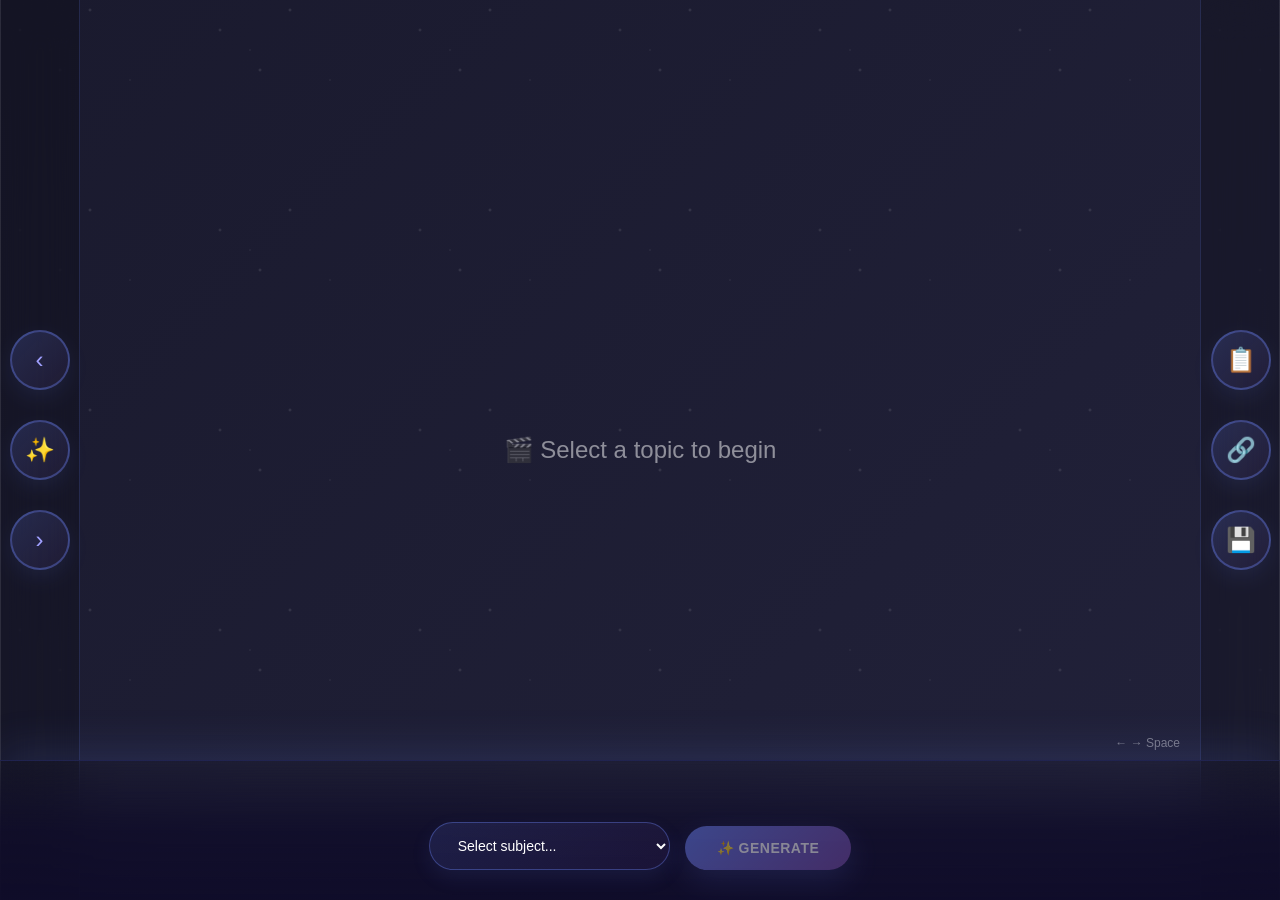
==== commit b53039e1: "added new ui with non repeated q" ====
--- a/frontend/index.html
+++ b/frontend/index.html
@@ -3,7 +3,7 @@
 	<head>
 		<meta charset="UTF-8" />
 		<meta name="viewport" content="width=device-width, initial-scale=1.0" />
-		<title>EduReels - Generate Engaging Educational Content</title>
+		<title>EduReels - Shorts-Style Content Generator</title>
 		<style>
 			* {
 				margin: 0;
@@ -14,332 +14,284 @@
 			html,
 			body {
 				width: 100%;
-				height: 100%;
-				overflow-x: hidden;
+				height: 100vh;
+				overflow: hidden;
 				font-family: -apple-system, BlinkMacSystemFont, "Segoe UI", Roboto, sans-serif;
 			}
 
+			/* Animated Background */
 			body {
-				background: linear-gradient(135deg, #0f0c29 0%, #302b63 50%, #24243e 100%);
+				background: linear-gradient(-45deg, #0f0c29, #302b63, #24243e, #1a1a2e);
+				background-size: 400% 400%;
+				animation: gradient 15s ease infinite;
 				color: white;
 				padding: 0;
-			}
-
-			/* Navbar */
-			.navbar {
+				display: flex;
+				position: relative;
+				overflow: hidden;
+			}
+
+			@keyframes gradient {
+				0% {
+					background-position: 0% 50%;
+				}
+				50% {
+					background-position: 100% 50%;
+				}
+				100% {
+					background-position: 0% 50%;
+				}
+			}
+
+			/* Floating particles background */
+			body::before {
+				content: "";
 				position: fixed;
+				width: 100%;
+				height: 100%;
+				top: 0;
+				left: 0;
+				pointer-events: none;
+				background-image:
+					radial-gradient(2px 2px at 20px 30px, #eee, rgba(0, 0, 0, 0)), radial-gradient(2px 2px at 60px 70px, #fff, rgba(0, 0, 0, 0)), radial-gradient(1px 1px at 50px 50px, #fff, rgba(0, 0, 0, 0)),
+					radial-gradient(1px 1px at 130px 80px, #fff, rgba(0, 0, 0, 0)), radial-gradient(2px 2px at 90px 10px, #fff, rgba(0, 0, 0, 0));
+				background-repeat: repeat;
+				background-size: 200px 200px;
+				animation: twinkle 5s infinite;
+				opacity: 0.15;
+				z-index: 0;
+			}
+
+			@keyframes twinkle {
+				0%,
+				100% {
+					opacity: 0.1;
+				}
+				50% {
+					opacity: 0.25;
+				}
+			}
+
+			/* Main Container - TikTok/Shorts Style */
+			.container {
+				width: 100%;
+				height: 100vh;
+				display: flex;
+				position: relative;
+				z-index: 1;
+			}
+
+			/* Left Control Panel */
+			.left-panel {
+				width: 80px;
+				height: 100vh;
+				display: flex;
+				flex-direction: column;
+				justify-content: center;
+				align-items: center;
+				gap: 30px;
+				padding: 20px 0;
+				background: rgba(0, 0, 0, 0.2);
+				border-right: 1px solid rgba(102, 126, 234, 0.2);
+				backdrop-filter: blur(20px);
+				box-shadow: inset 1px 0 0 rgba(255, 255, 255, 0.1);
+			}
+
+			.control-btn {
+				width: 60px;
+				height: 60px;
+				border-radius: 50%;
+				border: 2px solid rgba(102, 126, 234, 0.4);
+				background: linear-gradient(135deg, rgba(102, 126, 234, 0.2), rgba(118, 75, 162, 0.1));
+				color: #a0a0ff;
+				font-size: 24px;
+				cursor: pointer;
+				display: flex;
+				align-items: center;
+				justify-content: center;
+				transition: all 0.3s cubic-bezier(0.34, 1.56, 0.64, 1);
+				flex-shrink: 0;
+				box-shadow: 0 8px 20px rgba(102, 126, 234, 0.1);
+				position: relative;
+				overflow: hidden;
+			}
+
+			.control-btn::before {
+				content: "";
+				position: absolute;
+				top: -50%;
+				left: -50%;
+				width: 200%;
+				height: 200%;
+				background: radial-gradient(circle, rgba(255, 255, 255, 0.3), transparent);
+				opacity: 0;
+				transition: opacity 0.3s;
+			}
+
+			.control-btn:hover {
+				background: linear-gradient(135deg, rgba(102, 126, 234, 0.4), rgba(118, 75, 162, 0.3));
+				border-color: rgba(102, 126, 234, 0.8);
+				transform: scale(1.12) translateY(-2px);
+				box-shadow: 0 15px 35px rgba(102, 126, 234, 0.3);
+			}
+
+			.control-btn:hover::before {
+				opacity: 1;
+			}
+
+			.control-btn:active {
+				transform: scale(0.95) translateY(0);
+				box-shadow: 0 4px 12px rgba(102, 126, 234, 0.2);
+			}
+
+			.control-btn:disabled {
+				opacity: 0.3;
+				cursor: not-allowed;
+				box-shadow: none;
+			}
+
+			/* Center Content Area */
+			.center-area {
+				flex: 1;
+				display: flex;
+				align-items: center;
+				justify-content: center;
+				position: relative;
+				perspective: 1000px;
+				padding: 40px;
+			}
+
+			/* Card Stack */
+			.card-stack {
+				position: relative;
+				width: 100%;
+				max-width: 600px;
+				height: 100%;
+				max-height: 800px;
+			}
+
+			.card-stack.empty {
+				display: flex;
+				align-items: center;
+				justify-content: center;
+			}
+
+			.card-stack.empty::after {
+				content: "🎬 Select a topic to begin";
+				font-size: 24px;
+				color: rgba(255, 255, 255, 0.5);
+				text-align: center;
+			}
+
+			.card {
+				position: absolute;
+				width: 100%;
+				height: 100%;
+				background: linear-gradient(135deg, rgba(102, 126, 234, 0.12) 0%, rgba(118, 75, 162, 0.08) 100%);
+				border: 1.5px solid rgba(102, 126, 234, 0.3);
+				border-radius: 24px;
+				padding: 40px;
+				backdrop-filter: blur(30px);
+				overflow-y: auto;
+				animation: slideUp 0.6s cubic-bezier(0.34, 1.56, 0.64, 1);
+				transform-origin: bottom;
+				box-shadow:
+					0 25px 60px rgba(102, 126, 234, 0.2),
+					inset 0 1px 0 rgba(255, 255, 255, 0.1);
+			}
+
+			.card::before {
+				content: "";
+				position: absolute;
 				top: 0;
 				left: 0;
 				right: 0;
-				background: linear-gradient(180deg, rgba(0, 0, 0, 0.8) 0%, rgba(0, 0, 0, 0.4) 100%);
-				padding: 15px 30px;
-				z-index: 1000;
-				display: flex;
-				justify-content: space-between;
-				align-items: center;
-				backdrop-filter: blur(10px);
-				border-bottom: 1px solid rgba(102, 126, 234, 0.1);
-			}
-
-			.navbar h1 {
-				font-size: 24px;
+				height: 1px;
+				background: linear-gradient(90deg, transparent, rgba(255, 255, 255, 0.3), transparent);
+				border-radius: 24px 24px 0 0;
+			}
+
+			.card.previous {
+				animation: slideDown 0.6s cubic-bezier(0.34, 1.56, 0.64, 1);
+			}
+
+			@keyframes slideUp {
+				from {
+					opacity: 0;
+					transform: translateY(60px) scale(0.9) rotateX(-10deg);
+				}
+				to {
+					opacity: 1;
+					transform: translateY(0) scale(1) rotateX(0deg);
+				}
+			}
+
+			@keyframes slideDown {
+				from {
+					opacity: 0;
+					transform: translateY(-60px) scale(0.9) rotateX(10deg);
+				}
+				to {
+					opacity: 1;
+					transform: translateY(0) scale(1) rotateX(0deg);
+				}
+			}
+
+			.card-title {
+				font-size: 28px;
 				font-weight: 700;
 				background: linear-gradient(135deg, #667eea 0%, #764ba2 100%);
 				-webkit-background-clip: text;
 				-webkit-text-fill-color: transparent;
 				background-clip: text;
-			}
-
-			.navbar-links {
-				display: flex;
-				gap: 25px;
-			}
-
-			.navbar-links a {
-				color: rgba(255, 255, 255, 0.8);
-				text-decoration: none;
-				font-weight: 500;
-				transition: all 0.3s ease;
-				padding: 8px 16px;
-				border-radius: 6px;
-			}
-
-			.navbar-links a:hover,
-			.navbar-links a.active {
-				color: white;
-				background: rgba(102, 126, 234, 0.2);
-			}
-
-			/* Main Container */
-			.container {
-				max-width: 1200px;
-				margin: 0 auto;
-				padding: 120px 40px 60px;
-				min-height: 100vh;
-			}
-
-			/* Hero Section */
-			.hero {
-				text-align: center;
-				margin-bottom: 60px;
-			}
-
-			.hero h1 {
-				font-size: 56px;
-				font-weight: 700;
 				margin-bottom: 20px;
-				background: linear-gradient(135deg, #667eea 0%, #a0a0ff 100%);
-				-webkit-background-clip: text;
-				-webkit-text-fill-color: transparent;
-				background-clip: text;
-			}
-
-			.hero .subtitle {
-				font-size: 28px;
-				color: #a0a0ff;
-				margin-bottom: 15px;
-				font-weight: 600;
-			}
-
-			.hero .description {
+				animation: fadeIn 0.8s ease-out;
+			}
+
+			@keyframes fadeIn {
+				from {
+					opacity: 0;
+				}
+				to {
+					opacity: 1;
+				}
+			}
+
+			.card-content {
 				font-size: 16px;
-				color: rgba(255, 255, 255, 0.7);
-				max-width: 600px;
-				margin: 0 auto;
-				line-height: 1.6;
-			}
-
-			/* Form Section */
-			.input-section {
-				background: rgba(102, 126, 234, 0.08);
-				border: 1px solid rgba(102, 126, 234, 0.2);
-				padding: 40px;
-				border-radius: 16px;
-				margin-bottom: 60px;
-				backdrop-filter: blur(10px);
-			}
-
-			.form-group {
-				margin-bottom: 25px;
-			}
-
-			.form-label {
-				display: block;
-				font-size: 16px;
-				font-weight: 600;
-				margin-bottom: 12px;
-				color: #a0a0ff;
-			}
-
-			.degree-select {
-				width: 100%;
-				padding: 14px 20px;
-				background: rgba(0, 0, 0, 0.3);
-				border: 1px solid rgba(102, 126, 234, 0.3);
-				border-radius: 8px;
-				color: white;
-				font-size: 16px;
-				cursor: pointer;
-				transition: all 0.3s ease;
-			}
-
-			.degree-select:focus {
-				outline: none;
-				border-color: #667eea;
-				background: rgba(0, 0, 0, 0.5);
-				box-shadow: 0 0 0 3px rgba(102, 126, 234, 0.1);
-			}
-
-			.degree-select option {
-				background: #1a1a2e;
-				color: white;
-			}
-
-			.generate-btn {
-				width: 100%;
-				padding: 16px 40px;
-				background: linear-gradient(135deg, #667eea 0%, #764ba2 100%);
-				color: white;
-				border: none;
-				border-radius: 8px;
-				font-size: 18px;
-				font-weight: 600;
-				cursor: pointer;
-				transition: all 0.3s ease;
-				display: flex;
-				align-items: center;
-				justify-content: center;
-				gap: 12px;
-				margin-bottom: 20px;
-			}
-
-			.generate-btn:hover:not(:disabled) {
-				transform: translateY(-2px);
-				box-shadow: 0 10px 25px rgba(102, 126, 234, 0.3);
-			}
-
-			.generate-btn:active:not(:disabled) {
-				transform: translateY(0);
-			}
-
-			.generate-btn:disabled {
-				opacity: 0.5;
-				cursor: not-allowed;
-			}
-
-			.btn-spinner {
-				width: 20px;
-				height: 20px;
-				border: 3px solid rgba(255, 255, 255, 0.2);
-				border-top-color: white;
-				border-radius: 50%;
-				animation: spin 1s linear infinite;
-			}
-
-			.btn-spinner.hidden {
-				display: none;
-			}
-
-			@keyframes spin {
-				to {
-					transform: rotate(360deg);
-				}
-			}
-
-			.error-message {
-				background: rgba(255, 107, 107, 0.15);
-				border: 1px solid rgba(255, 107, 107, 0.3);
-				color: #ff9999;
-				padding: 15px 20px;
-				border-radius: 8px;
-				margin-bottom: 20px;
-				display: none;
-			}
-
-			.error-message:not(.hidden) {
-				display: block;
-			}
-
-			.loading-message {
-				display: none;
-				text-align: center;
-				color: rgba(255, 255, 255, 0.7);
-				padding: 20px;
-				gap: 15px;
-			}
-
-			.loading-message:not(.hidden) {
-				display: flex;
-				flex-direction: column;
-				align-items: center;
-			}
-
-			.hidden {
-				display: none !important;
-			}
-
-			/* Results Section */
-			.results-section {
-				display: grid;
-				grid-template-columns: 1fr;
-				gap: 25px;
-				margin-top: 40px;
-			}
-
-			.results-section.hidden {
-				display: none;
-			}
-
-			.result-card {
-				background: rgba(102, 126, 234, 0.08);
-				border: 1px solid rgba(102, 126, 234, 0.2);
-				padding: 30px;
-				border-radius: 12px;
-				backdrop-filter: blur(10px);
-			}
-
-			.card-header {
-				display: flex;
-				justify-content: space-between;
-				align-items: center;
-				margin-bottom: 20px;
-			}
-
-			.card-header h2 {
-				font-size: 22px;
-				font-weight: 600;
-				color: #a0a0ff;
-				margin: 0;
-			}
-
-			.quality-badge,
-			.badge {
-				background: rgba(102, 126, 234, 0.3);
-				color: #a0a0ff;
-				padding: 6px 12px;
-				border-radius: 20px;
-				font-size: 12px;
-				font-weight: 600;
-			}
-
-			.result-card p {
-				color: rgba(255, 255, 255, 0.8);
 				line-height: 1.8;
-				font-size: 16px;
-				margin-bottom: 15px;
-			}
-
-			.result-card h3 {
-				font-size: 16px;
-				font-weight: 600;
+				color: rgba(255, 255, 255, 0.9);
+			}
+
+			.card-content h3 {
 				color: #a0a0ff;
 				margin-top: 20px;
 				margin-bottom: 10px;
-			}
-
-			.copy-btn {
-				background: rgba(102, 126, 234, 0.2);
-				border: 1px solid rgba(102, 126, 234, 0.3);
+				font-size: 16px;
+				font-weight: 600;
+				text-transform: uppercase;
+				letter-spacing: 1px;
+				opacity: 0.9;
+			}
+
+			.card-content ul {
+				list-style: none;
+				margin-left: 20px;
+			}
+
+			.card-content li {
+				margin-bottom: 10px;
+				position: relative;
+				padding-left: 20px;
+				transition: all 0.3s ease;
+			}
+
+			.card-content li:hover {
+				transform: translateX(5px);
 				color: #a0a0ff;
-				padding: 10px 20px;
-				border-radius: 6px;
-				cursor: pointer;
-				font-size: 14px;
-				font-weight: 600;
-				transition: all 0.3s ease;
-				display: inline-block;
-			}
-
-			.copy-btn:hover {
-				background: rgba(102, 126, 234, 0.4);
-				border-color: rgba(102, 126, 234, 0.5);
-			}
-
-			.analogy-section,
-			.primary-example,
-			.secondary-examples,
-			.engagement-hook,
-			.engagement-tips,
-			.engagement-metrics {
-				margin-top: 20px;
-			}
-
-			.examples-list,
-			.tips-list {
-				list-style: none;
-				margin-top: 10px;
-			}
-
-			.examples-list li,
-			.tips-list li {
-				margin-bottom: 10px;
-				padding-left: 25px;
-				position: relative;
-				color: rgba(255, 255, 255, 0.7);
-			}
-
-			.examples-list li:before,
-			.tips-list li:before {
+			}
+
+			.card-content li::before {
 				content: "→";
 				position: absolute;
 				left: 0;
@@ -347,497 +299,716 @@
 				font-weight: bold;
 			}
 
-			.metadata-grid {
-				display: grid;
-				grid-template-columns: repeat(auto-fit, minmax(200px, 1fr));
-				gap: 20px;
-				margin-top: 15px;
-			}
-
-			.metadata-item {
+			.copy-btn-small {
+				background: linear-gradient(135deg, rgba(102, 126, 234, 0.3), rgba(118, 75, 162, 0.2));
+				border: 1px solid rgba(102, 126, 234, 0.5);
+				color: #a0a0ff;
+				padding: 10px 20px;
+				border-radius: 8px;
+				cursor: pointer;
+				font-size: 12px;
+				font-weight: 600;
+				margin-top: 20px;
+				transition: all 0.3s cubic-bezier(0.34, 1.56, 0.64, 1);
+				box-shadow: 0 4px 15px rgba(102, 126, 234, 0.1);
+			}
+
+			.copy-btn-small:hover {
+				background: linear-gradient(135deg, rgba(102, 126, 234, 0.5), rgba(118, 75, 162, 0.4));
+				border-color: rgba(102, 126, 234, 0.8);
+				transform: translateY(-2px);
+				box-shadow: 0 8px 25px rgba(102, 126, 234, 0.2);
+			}
+
+			.copy-btn-small:active {
+				transform: translateY(0);
+			}
+
+			.card-counter {
+				position: absolute;
+				bottom: 20px;
+				right: 20px;
+				font-size: 12px;
+				color: rgba(255, 255, 255, 0.5);
+				background: rgba(102, 126, 234, 0.2);
+				padding: 6px 12px;
+				border-radius: 12px;
+				border: 1px solid rgba(102, 126, 234, 0.3);
+			}
+
+			/* Right Action Panel */
+			.right-panel {
+				width: 80px;
+				height: 100vh;
 				display: flex;
 				flex-direction: column;
-				gap: 8px;
-			}
-
-			.metadata-label {
-				font-size: 12px;
-				color: rgba(255, 255, 255, 0.5);
-				text-transform: uppercase;
-				letter-spacing: 1px;
-			}
-
-			.metadata-value {
-				font-size: 16px;
-				font-weight: 600;
+				justify-content: center;
+				align-items: center;
+				gap: 30px;
+				padding: 20px 0;
+				background: rgba(0, 0, 0, 0.2);
+				border-left: 1px solid rgba(102, 126, 234, 0.2);
+				backdrop-filter: blur(20px);
+				box-shadow: inset -1px 0 0 rgba(255, 255, 255, 0.1);
+			}
+
+			.action-btn {
+				width: 60px;
+				height: 60px;
+				border-radius: 50%;
+				border: 2px solid rgba(102, 126, 234, 0.4);
+				background: linear-gradient(135deg, rgba(102, 126, 234, 0.2), rgba(118, 75, 162, 0.1));
 				color: #a0a0ff;
-			}
-
-			.metric {
-				display: flex;
-				justify-content: space-between;
-				align-items: center;
-				padding: 12px 0;
-				border-bottom: 1px solid rgba(102, 126, 234, 0.1);
-			}
-
-			.metric-label {
-				color: rgba(255, 255, 255, 0.6);
-				font-size: 14px;
-			}
-
-			.metric-value {
-				color: #a0a0ff;
-				font-weight: 600;
-				font-size: 14px;
-			}
-
-			/* Action Buttons */
-			.action-buttons {
-				display: flex;
-				gap: 15px;
-				justify-content: center;
-				margin-top: 40px;
-				flex-wrap: wrap;
-			}
-
-			.primary-btn,
-			.secondary-btn {
-				padding: 14px 30px;
-				border: none;
-				border-radius: 8px;
-				font-size: 16px;
-				font-weight: 600;
+				font-size: 24px;
 				cursor: pointer;
-				transition: all 0.3s ease;
-			}
-
-			.primary-btn {
-				background: linear-gradient(135deg, #667eea 0%, #764ba2 100%);
-				color: white;
-			}
-
-			.primary-btn:hover {
-				transform: translateY(-2px);
-				box-shadow: 0 10px 25px rgba(102, 126, 234, 0.3);
-			}
-
-			.secondary-btn {
-				background: rgba(102, 126, 234, 0.2);
-				border: 1px solid rgba(102, 126, 234, 0.3);
-				color: #a0a0ff;
-			}
-
-			.secondary-btn:hover {
-				background: rgba(102, 126, 234, 0.3);
-				border-color: rgba(102, 126, 234, 0.5);
-			}
-
-			/* Info Section */
-			.info-section {
-				margin-top: 80px;
-				padding-top: 40px;
-				border-top: 1px solid rgba(102, 126, 234, 0.2);
-			}
-
-			.info-card {
-				background: rgba(102, 126, 234, 0.08);
-				border: 1px solid rgba(102, 126, 234, 0.2);
-				padding: 30px;
-				border-radius: 12px;
-				backdrop-filter: blur(10px);
-			}
-
-			.info-card h3 {
-				font-size: 22px;
-				color: #a0a0ff;
-				margin-bottom: 20px;
-			}
-
-			.info-card ol {
-				list-style: none;
-				counter-reset: step-counter;
-			}
-
-			.info-card li {
-				counter-increment: step-counter;
-				margin-bottom: 15px;
-				color: rgba(255, 255, 255, 0.8);
-				font-size: 16px;
-				padding-left: 40px;
-				position: relative;
-				line-height: 1.6;
-			}
-
-			.info-card li:before {
-				content: counter(step-counter);
-				position: absolute;
-				left: 0;
-				width: 30px;
-				height: 30px;
-				background: linear-gradient(135deg, #667eea 0%, #764ba2 100%);
-				color: white;
-				border-radius: 50%;
 				display: flex;
 				align-items: center;
 				justify-content: center;
-				font-weight: 600;
+				transition: all 0.3s cubic-bezier(0.34, 1.56, 0.64, 1);
+				flex-shrink: 0;
+				box-shadow: 0 8px 20px rgba(102, 126, 234, 0.1);
+				position: relative;
+				overflow: hidden;
+			}
+
+			.action-btn::before {
+				content: "";
+				position: absolute;
+				top: -50%;
+				left: -50%;
+				width: 200%;
+				height: 200%;
+				background: radial-gradient(circle, rgba(255, 255, 255, 0.3), transparent);
+				opacity: 0;
+				transition: opacity 0.3s;
+			}
+
+			.action-btn:hover {
+				background: linear-gradient(135deg, rgba(102, 126, 234, 0.4), rgba(118, 75, 162, 0.3));
+				border-color: rgba(102, 126, 234, 0.8);
+				transform: scale(1.12) translateY(-2px);
+				box-shadow: 0 15px 35px rgba(102, 126, 234, 0.3);
+			}
+
+			.action-btn:hover::before {
+				opacity: 1;
+			}
+
+			.action-btn:active {
+				transform: scale(0.95) translateY(0);
+				box-shadow: 0 4px 12px rgba(102, 126, 234, 0.2);
+			}
+
+			/* Bottom Input Overlay */
+			.bottom-overlay {
+				position: fixed;
+				bottom: 0;
+				left: 0;
+				right: 0;
+				height: 140px;
+				background: linear-gradient(180deg, transparent 0%, rgba(15, 12, 41, 0.8) 50%, rgba(15, 12, 41, 0.95) 100%);
+				backdrop-filter: blur(30px);
+				display: flex;
+				align-items: flex-end;
+				justify-content: center;
+				padding: 30px 20px;
+				gap: 15px;
+				z-index: 100;
+				border-top: 1px solid rgba(102, 126, 234, 0.2);
+				box-shadow: 0 -10px 40px rgba(102, 126, 234, 0.15);
+			}
+
+			.degree-select {
+				padding: 14px 24px;
+				background: linear-gradient(135deg, rgba(102, 126, 234, 0.15), rgba(118, 75, 162, 0.1));
+				border: 1.5px solid rgba(102, 126, 234, 0.4);
+				border-radius: 25px;
+				color: white;
 				font-size: 14px;
-			}
-
-			/* Responsive */
+				font-weight: 500;
+				cursor: pointer;
+				transition: all 0.3s cubic-bezier(0.34, 1.56, 0.64, 1);
+				flex: 0 1 220px;
+				box-shadow: 0 8px 20px rgba(102, 126, 234, 0.1);
+			}
+
+			.degree-select:hover {
+				background: linear-gradient(135deg, rgba(102, 126, 234, 0.25), rgba(118, 75, 162, 0.15));
+				border-color: rgba(102, 126, 234, 0.6);
+				transform: translateY(-2px);
+				box-shadow: 0 12px 30px rgba(102, 126, 234, 0.2);
+			}
+
+			.degree-select:focus {
+				outline: none;
+				border-color: #667eea;
+				background: linear-gradient(135deg, rgba(102, 126, 234, 0.3), rgba(118, 75, 162, 0.2));
+				box-shadow:
+					0 12px 30px rgba(102, 126, 234, 0.25),
+					0 0 0 3px rgba(102, 126, 234, 0.1);
+			}
+
+			.degree-select option {
+				background: #1a1a2e;
+				color: white;
+			}
+
+			.generate-btn-bottom {
+				padding: 14px 32px;
+				background: linear-gradient(135deg, #667eea 0%, #764ba2 100%);
+				color: white;
+				border: none;
+				border-radius: 25px;
+				font-size: 14px;
+				font-weight: 700;
+				cursor: pointer;
+				transition: all 0.3s cubic-bezier(0.34, 1.56, 0.64, 1);
+				display: flex;
+				align-items: center;
+				justify-content: center;
+				gap: 8px;
+				flex-shrink: 0;
+				box-shadow: 0 10px 30px rgba(102, 126, 234, 0.3);
+				text-transform: uppercase;
+				letter-spacing: 0.5px;
+				position: relative;
+				overflow: hidden;
+			}
+
+			.generate-btn-bottom::before {
+				content: "";
+				position: absolute;
+				top: -50%;
+				left: -50%;
+				width: 200%;
+				height: 200%;
+				background: radial-gradient(circle, rgba(255, 255, 255, 0.3), transparent);
+				opacity: 0;
+				transition: opacity 0.3s;
+			}
+
+			.generate-btn-bottom:hover:not(:disabled) {
+				transform: translateY(-3px);
+				box-shadow: 0 15px 40px rgba(102, 126, 234, 0.4);
+			}
+
+			.generate-btn-bottom:hover:not(:disabled)::before {
+				opacity: 1;
+			}
+
+			.generate-btn-bottom:disabled {
+				opacity: 0.5;
+				cursor: not-allowed;
+			}
+
+			.btn-spinner {
+				width: 16px;
+				height: 16px;
+				border: 2px solid rgba(255, 255, 255, 0.2);
+				border-top-color: white;
+				border-radius: 50%;
+				animation: spin 1s linear infinite;
+			}
+
+			.btn-spinner.hidden {
+				display: none;
+			}
+
+			@keyframes spin {
+				to {
+					transform: rotate(360deg);
+				}
+			}
+
+			/* Keyboard hint */
+			.keyboard-hint {
+				position: fixed;
+				bottom: 150px;
+				right: 100px;
+				font-size: 12px;
+				color: rgba(255, 255, 255, 0.4);
+				text-align: right;
+				pointer-events: none;
+			}
+
+			/* Loading indicator */
+			.loading-spinner {
+				position: fixed;
+				top: 50%;
+				left: 50%;
+				transform: translate(-50%, -50%);
+				width: 80px;
+				height: 80px;
+				border: 5px solid rgba(102, 126, 234, 0.15);
+				border-top-color: #667eea;
+				border-right-color: rgba(118, 75, 162, 0.8);
+				border-radius: 50%;
+				animation: spin 1.5s linear infinite;
+				z-index: 200;
+				display: none;
+				box-shadow:
+					0 0 30px rgba(102, 126, 234, 0.3),
+					inset 0 0 30px rgba(102, 126, 234, 0.1);
+			}
+
+			.loading-spinner.active {
+				display: block;
+			}
+
+			/* Confetti animation */
+			.confetti {
+				position: fixed;
+				pointer-events: none;
+				z-index: 999;
+			}
+
+			@keyframes confetti-fall {
+				0% {
+					transform: translateY(0) rotateZ(0deg);
+					opacity: 1;
+				}
+				100% {
+					transform: translateY(100vh) rotateZ(720deg);
+					opacity: 0;
+				}
+			}
+
+			/* Error Toast */
+			.error-toast {
+				position: fixed;
+				bottom: 160px;
+				left: 50%;
+				transform: translateX(-50%);
+				background: rgba(255, 107, 107, 0.2);
+				border: 1px solid rgba(255, 107, 107, 0.4);
+				color: #ff9999;
+				padding: 12px 24px;
+				border-radius: 25px;
+				font-size: 14px;
+				max-width: 400px;
+				text-align: center;
+				display: none;
+				z-index: 150;
+				animation: toastSlideUp 0.3s ease-out;
+			}
+
+			.error-toast.show {
+				display: block;
+			}
+
+			@keyframes toastSlideUp {
+				from {
+					opacity: 0;
+					transform: translateX(-50%) translateY(20px);
+				}
+				to {
+					opacity: 1;
+					transform: translateX(-50%) translateY(0);
+				}
+			}
+
+			/* Mobile Responsive */
 			@media (max-width: 768px) {
-				.container {
-					padding: 100px 20px 40px;
-				}
-
-				.hero h1 {
-					font-size: 36px;
-				}
-
-				.hero .subtitle {
+				.left-panel,
+				.right-panel {
+					width: 50px;
+					gap: 15px;
+				}
+
+				.control-btn,
+				.action-btn {
+					width: 45px;
+					height: 45px;
 					font-size: 20px;
 				}
 
-				.input-section {
+				.center-area {
+					padding: 20px;
+				}
+
+				.card {
 					padding: 25px;
-				}
-
-				.result-card {
+					border-radius: 15px;
+				}
+
+				.card-title {
+					font-size: 22px;
+				}
+
+				.card-content {
+					font-size: 14px;
+				}
+
+				.bottom-overlay {
+					height: 100px;
+					padding-bottom: 20px;
+				}
+
+				.degree-select {
+					flex: 0 1 150px;
+					font-size: 12px;
+				}
+
+				.keyboard-hint {
+					display: none;
+				}
+			}
+
+			@media (max-width: 480px) {
+				.left-panel,
+				.right-panel {
+					width: 40px;
+				}
+
+				.control-btn,
+				.action-btn {
+					width: 40px;
+					height: 40px;
+					font-size: 18px;
+				}
+
+				.center-area {
+					padding: 10px;
+				}
+
+				.card {
 					padding: 20px;
 				}
 
-				.card-header h2 {
-					font-size: 18px;
-				}
-
-				.metadata-grid {
-					grid-template-columns: 1fr;
-				}
-
-				.action-buttons {
-					flex-direction: column;
-				}
-
-				.action-buttons button {
-					width: 100%;
-				}
-
-				.navbar {
-					padding: 10px 15px;
-				}
-
-				.navbar h1 {
-					font-size: 18px;
-				}
-
-				.navbar-links {
+				.bottom-overlay {
+					flex-wrap: wrap;
 					gap: 10px;
-				}
-
-				.navbar-links a {
+					padding: 15px;
+					padding-bottom: 20px;
+				}
+
+				.degree-select {
+					flex: 1;
+					min-width: 120px;
+				}
+
+				.generate-btn-bottom {
+					padding: 10px 20px;
 					font-size: 12px;
-					padding: 6px 10px;
 				}
 			}
 		</style>
 	</head>
 	<body>
-		<!-- Navigation Bar -->
-		<nav class="navbar">
-			<h1>🎬 EduReels</h1>
-			<div class="navbar-links">
-				<a href="index.html" class="active">Generator</a>
-				<a href="reels.html">Reels</a>
-			</div>
-		</nav>
-
-		<!-- Main Container -->
-		<div class="container">
-			<!-- Hero Section -->
-			<section class="hero">
-				<h1>✨ Generate Content</h1>
-				<p class="subtitle">Educational Reels Made Easy</p>
-				<p class="description">Transform complex topics into engaging video content in seconds</p>
-			</section>
-
-			<!-- Input Section -->
-			<section class="input-section">
-				<div class="form-group">
-					<label for="degree-select" class="form-label">📚 Select Your Subject:</label>
-					<select id="degree-select" class="degree-select">
-						<option value="">-- Choose a subject --</option>
-						<option value="Computer Science">💻 Computer Science</option>
-						<option value="Electrical Engineering">⚡ Electrical Engineering</option>
-						<option value="Mechanical Engineering">🔧 Mechanical Engineering</option>
-					</select>
-				</div>
-
-				<button id="generate-btn" class="generate-btn" disabled>
-					<span class="btn-text">✨ Generate Content</span>
-					<span class="btn-spinner hidden"></span>
-				</button>
-
-				<div id="error-message" class="error-message hidden"></div>
-				<div id="loading-message" class="loading-message hidden">
-					<div class="spinner"></div>
-					<p>Generating your content... This may take a moment</p>
-				</div>
-			</section>
-
-			<!-- Results Section -->
-			<section id="results-section" class="results-section hidden">
-				<!-- Question Card -->
-				<div class="result-card">
-					<div class="card-header">
-						<h2>❓ Question</h2>
-					</div>
-					<p id="question-text" class="question-text"></p>
-					<button class="copy-btn" onclick="copyText('question-text')">📋 Copy</button>
-				</div>
-
-				<!-- Topic Card -->
-				<div class="result-card">
-					<div class="card-header">
-						<h2>🎯 Topic</h2>
-					</div>
-					<p id="topic-text" class="topic-text"></p>
-				</div>
-
-				<!-- Answer Card -->
-				<div class="result-card">
-					<div class="card-header">
-						<h2>📖 Answer</h2>
-					</div>
-					<p id="answer-text" class="answer-text"></p>
-					<button class="copy-btn" onclick="copyText('answer-text')">📋 Copy</button>
-				</div>
-
-				<!-- Simplified Answer -->
-				<div class="result-card">
-					<div class="card-header">
-						<h2>💡 Simplified Explanation</h2>
-					</div>
-					<p id="simplified-text" class="simplified-text"></p>
-					<div class="analogy-section">
-						<h3>Analogy:</h3>
-						<p id="analogy-text" class="analogy-text"></p>
-					</div>
-				</div>
-
-				<!-- Examples Card -->
-				<div class="result-card">
-					<div class="card-header">
-						<h2>🌍 Real-World Examples</h2>
-					</div>
-					<div class="primary-example">
-						<h3>Main Example:</h3>
-						<p id="primary-example-text" class="example-text"></p>
-					</div>
-					<div class="secondary-examples">
-						<h3>Additional Examples:</h3>
-						<ul id="secondary-examples-list" class="examples-list"></ul>
-					</div>
-				</div>
-
-				<!-- Engagement Card -->
-				<div class="result-card">
-					<div class="card-header">
-						<h2>🎬 Video Optimization</h2>
-					</div>
-					<div class="engagement-hook">
-						<h3>Hook:</h3>
-						<p id="hook-text" class="hook-text"></p>
-					</div>
-					<div class="engagement-tips">
-						<h3>Tips:</h3>
-						<ul id="tips-list" class="tips-list"></ul>
-					</div>
-					<div class="engagement-metrics">
-						<div class="metric">
-							<span class="metric-label">Duration:</span>
-							<span id="duration-text" class="metric-value"></span>
-						</div>
-						<div class="metric">
-							<span class="metric-label">Engagement Score:</span>
-							<span id="engagement-score-text" class="metric-value"></span>
-						</div>
-					</div>
-				</div>
-
-				<!-- Metadata -->
-				<div class="result-card">
-					<div class="card-header">
-						<h2>📊 Details</h2>
-					</div>
-					<div class="metadata-grid">
-						<div class="metadata-item">
-							<span class="metadata-label">Subject:</span>
-							<span id="metadata-degree" class="metadata-value"></span>
-						</div>
-						<div class="metadata-item">
-							<span class="metadata-label">Generation Time:</span>
-							<span id="metadata-time" class="metadata-value"></span>
-						</div>
-						<div class="metadata-item">
-							<span class="metadata-label">Status:</span>
-							<span id="metadata-status" class="metadata-value"></span>
-						</div>
-					</div>
-				</div>
-
-				<!-- Action Buttons -->
-				<div class="action-buttons">
-					<button class="primary-btn" onclick="generateNew()">✨ Generate Another</button>
-				</div>
-			</section>
-
-			<!-- Info Section -->
-			<section class="info-section">
-				<div class="info-card">
-					<h3>🚀 How It Works</h3>
-					<ol>
-						<li>Select a subject (Computer Science, Electrical Engineering, or Mechanical Engineering)</li>
-						<li>Click "Generate Content" to start</li>
-						<li>Get results with questions, answers, and examples</li>
-						<li>View reels by clicking "Reels" in navigation</li>
-					</ol>
-				</div>
-			</section>
+		<!-- Left Control Panel -->
+		<div class="left-panel">
+			<button class="control-btn" id="prev-btn" title="Previous (←)">‹</button>
+			<button class="control-btn" id="generate-btn" title="Generate (Space)">✨</button>
+			<button class="control-btn" id="next-btn" title="Next (→)">›</button>
 		</div>
+
+		<!-- Center Card Stack Area -->
+		<div class="center-area">
+			<div class="card-stack empty" id="card-stack"></div>
+		</div>
+
+		<!-- Right Action Panel -->
+		<div class="right-panel">
+			<button class="action-btn" id="copy-btn" title="Copy">📋</button>
+			<button class="action-btn" id="share-btn" title="Share">🔗</button>
+			<button class="action-btn" id="download-btn" title="Download">💾</button>
+		</div>
+
+		<!-- Bottom Input Overlay -->
+		<div class="bottom-overlay">
+			<select id="degree-select" class="degree-select">
+				<option value="">Select subject...</option>
+				<option value="Computer Science">💻 Computer Science</option>
+				<option value="Electrical Engineering">⚡ Electrical Engineering</option>
+				<option value="Mechanical Engineering">🔧 Mechanical Engineering</option>
+			</select>
+			<button class="generate-btn-bottom" id="gen-btn-bottom" disabled>
+				<span class="btn-text">✨ Generate</span>
+				<span class="btn-spinner hidden"></span>
+			</button>
+		</div>
+
+		<!-- Loading Spinner -->
+		<div class="loading-spinner" id="loading-spinner"></div>
+
+		<!-- Error Toast -->
+		<div class="error-toast" id="error-toast"></div>
+
+		<!-- Keyboard Hint -->
+		<div class="keyboard-hint">← → Space</div>
 
 		<script>
 			const API_BASE_URL = "http://localhost:8000";
+			let cards = [];
+			let currentIndex = 0;
+			let isLoading = false;
 
 			// Enable button when degree is selected
 			document.getElementById("degree-select").addEventListener("change", function () {
+				document.getElementById("gen-btn-bottom").disabled = !this.value;
 				document.getElementById("generate-btn").disabled = !this.value;
 			});
 
-			// Generate button click
+			// Generate button click (left panel)
 			document.getElementById("generate-btn").addEventListener("click", generateContent);
+
+			// Generate button click (bottom overlay)
+			document.getElementById("gen-btn-bottom").addEventListener("click", generateContent);
+
+			// Navigation buttons
+			document.getElementById("prev-btn").addEventListener("click", showPrevious);
+			document.getElementById("next-btn").addEventListener("click", showNext);
+
+			// Action buttons
+			document.getElementById("copy-btn").addEventListener("click", copyCurrentCard);
+			document.getElementById("share-btn").addEventListener("click", shareCurrentCard);
+			document.getElementById("download-btn").addEventListener("click", downloadCurrentCard);
+
+			// Keyboard shortcuts
+			document.addEventListener("keydown", handleKeyboard);
+
+			function handleKeyboard(e) {
+				if (e.code === "ArrowLeft") showPrevious();
+				if (e.code === "ArrowRight") showNext();
+				if (e.code === "Space") {
+					e.preventDefault();
+					generateContent();
+				}
+			}
 
 			async function generateContent() {
 				const degree = document.getElementById("degree-select").value;
-				if (!degree) return;
-
-				const btn = document.getElementById("generate-btn");
+				if (!degree || isLoading) return;
+
+				isLoading = true;
 				const spinner = document.querySelector(".btn-spinner");
-				const loading = document.getElementById("loading-message");
-				const error = document.getElementById("error-message");
-				const results = document.getElementById("results-section");
-
-				btn.disabled = true;
+				const loader = document.getElementById("loading-spinner");
+
 				spinner.classList.remove("hidden");
-				loading.classList.remove("hidden");
-				error.classList.add("hidden");
-				results.classList.add("hidden");
+				loader.classList.add("active");
 
 				try {
+					// Always force fresh generation with skip_cache and unique timestamp
 					const response = await fetch(`${API_BASE_URL}/generate`, {
 						method: "POST",
-						headers: { "Content-Type": "application/json" },
-						body: JSON.stringify({ degree }),
+						headers: {
+							"Content-Type": "application/json",
+							"Cache-Control": "no-cache",
+							Pragma: "no-cache",
+						},
+						body: JSON.stringify({
+							degree,
+							skip_cache: true,
+							timestamp: Date.now(), // Force unique request each time
+							random: Math.random(), // Extra randomization
+						}),
 					});
 
 					if (!response.ok) throw new Error(`HTTP ${response.status}`);
 
 					const data = await response.json();
-					displayResults(data);
-					results.classList.remove("hidden");
+
+					// Always add to cards array instead of replacing
+					// This creates a history of unique questions
+					cards.push(data);
+					currentIndex = cards.length - 1;
+					renderCard(currentIndex, false);
+					updateCardStack();
+
+					// Show success message
+					showError("✨ Fresh question generated!", "success");
+					createConfetti();
 				} catch (err) {
-					error.textContent = `Error: ${err.message}. Make sure API is running on ${API_BASE_URL}`;
-					error.classList.remove("hidden");
+					showError(`Error: ${err.message}. Make sure API is running on ${API_BASE_URL}`);
 				} finally {
-					btn.disabled = false;
+					isLoading = false;
 					spinner.classList.add("hidden");
-					loading.classList.add("hidden");
-				}
-			}
-
-			function displayResults(data) {
-				document.getElementById("question-text").textContent = data.reel_question || "";
-				document.getElementById("topic-text").textContent = data.topic || "";
-				document.getElementById("answer-text").textContent = data.reel_answer || "";
-				document.getElementById("simplified-text").textContent = data.simplified_answer || "";
-				document.getElementById("analogy-text").textContent = data.analogy || "N/A";
-				document.getElementById("primary-example-text").textContent = data.primary_example || "";
-
-				const secondaryList = document.getElementById("secondary-examples-list");
-				secondaryList.innerHTML = (data.secondary_examples || [])
-					.map((ex) => `<li>${ex}</li>`)
-					.join("");
-
-				document.getElementById("hook-text").textContent = data.hook || "";
-
-				const tipsList = document.getElementById("tips-list");
-				tipsList.innerHTML = (data.engagement_tips || [])
-					.map((tip) => `<li>${tip}</li>`)
-					.join("");
-
-				document.getElementById("duration-text").textContent =
-					data.video_duration_seconds + "s" || "N/A";
-				document.getElementById("engagement-score-text").textContent =
-					(data.engagement_score || 0).toFixed(1) + "/10" || "N/A";
-
-				document.getElementById("metadata-degree").textContent = data.degree || "";
-				document.getElementById("metadata-time").textContent =
-					(data.generation_time || 0).toFixed(2) + "s";
-				document.getElementById("metadata-status").textContent = data.status || "Success";
-			}
-
-			function copyText(elementId) {
-				const text = document.getElementById(elementId).textContent;
+					loader.classList.remove("active");
+				}
+			}
+
+			function renderCard(index, isPrevious = false) {
+				const stack = document.getElementById("card-stack");
+				const card = cards[index];
+
+				const cardEl = document.createElement("div");
+				cardEl.className = `card ${isPrevious ? "previous" : ""}`;
+				cardEl.innerHTML = `
+					<div class="card-title">🎬 ${card.topic || "Content"}</div>
+					<div class="card-content">
+						<h3>❓ Question</h3>
+						<p>${card.reel_question || ""}</p>
+
+						<h3>📖 Answer</h3>
+						<p>${card.reel_answer || ""}</p>
+
+						<h3>💡 Simplified</h3>
+						<p>${card.simplified_answer || ""}</p>
+
+						<h3>💬 Analogy</h3>
+						<p>${card.analogy || "N/A"}</p>
+
+						<h3>🌍 Example</h3>
+						<p>${card.primary_example || ""}</p>
+
+						${
+							card.secondary_examples && card.secondary_examples.length > 0
+								? `
+							<h3>📚 More Examples</h3>
+							<ul>
+								${card.secondary_examples.map((ex) => `<li>${ex}</li>`).join("")}
+							</ul>
+						`
+								: ""
+						}
+
+						<h3>🎬 Hook</h3>
+						<p>${card.hook || ""}</p>
+
+						${
+							card.engagement_tips && card.engagement_tips.length > 0
+								? `
+							<h3>✨ Tips</h3>
+							<ul>
+								${card.engagement_tips.map((tip) => `<li>${tip}</li>`).join("")}
+							</ul>
+						`
+								: ""
+						}
+
+						<button class="copy-btn-small" onclick="copyText('${index}')">📋 Copy Content</button>
+					</div>
+					<div class="card-counter">${index + 1}</div>
+				`;
+
+				stack.innerHTML = "";
+				stack.appendChild(cardEl);
+				stack.classList.remove("empty");
+			}
+
+			function showNext() {
+				if (cards.length === 0) return;
+				currentIndex = (currentIndex + 1) % cards.length;
+				renderCard(currentIndex);
+			}
+
+			function showPrevious() {
+				if (cards.length === 0) return;
+				currentIndex = (currentIndex - 1 + cards.length) % cards.length;
+				renderCard(currentIndex, true);
+			}
+
+			function updateCardStack() {
+				const haCards = cards.length > 0;
+				document.getElementById("prev-btn").disabled = !haCards;
+				document.getElementById("next-btn").disabled = !haCards;
+				document.getElementById("copy-btn").disabled = !haCards;
+				document.getElementById("share-btn").disabled = !haCards;
+				document.getElementById("download-btn").disabled = !haCards;
+			}
+
+			function copyCurrentCard() {
+				if (cards.length === 0) return;
+				const card = cards[currentIndex];
+				const text = `
+Topic: ${card.topic}
+Question: ${card.reel_question}
+Answer: ${card.reel_answer}
+Simplified: ${card.simplified_answer}
+Example: ${card.primary_example}
+Hook: ${card.hook}
+				`.trim();
+
 				navigator.clipboard.writeText(text).then(() => {
-					alert("Copied to clipboard!");
+					showError("✅ Copied to clipboard!", "success");
 				});
 			}
 
-			function generateNew() {
-				document.getElementById("results-section").classList.add("hidden");
-				document.getElementById("degree-select").value = "";
-				document.getElementById("generate-btn").disabled = true;
+			function shareCurrentCard() {
+				if (cards.length === 0) return;
+				const card = cards[currentIndex];
+				const text = `Check out this educational content: ${card.topic} - ${card.reel_question}`;
+
+				if (navigator.share) {
+					navigator.share({
+						title: "EduReels",
+						text: text,
+					});
+				} else {
+					navigator.clipboard.writeText(text);
+					showError("✅ Shared text copied!", "success");
+				}
+			}
+
+			function downloadCurrentCard() {
+				if (cards.length === 0) return;
+				const card = cards[currentIndex];
+				const content = `
+EduReels - ${card.topic}
+
+Question: ${card.reel_question}
+
+Answer: ${card.reel_answer}
+
+Simplified: ${card.simplified_answer}
+
+Analogy: ${card.analogy}
+
+Example: ${card.primary_example}
+
+Hook: ${card.hook}
+
+Generated: ${new Date().toLocaleString()}
+				`.trim();
+
+				const blob = new Blob([content], { type: "text/plain" });
+				const url = URL.createObjectURL(blob);
+				const a = document.createElement("a");
+				a.href = url;
+				a.download = `${card.topic.replace(/\s+/g, "_")}.txt`;
+				a.click();
+				URL.revokeObjectURL(url);
+			}
+
+			function copyText(index) {
+				const card = cards[index];
+				const text = `${card.reel_question}\n\n${card.reel_answer}`;
+				navigator.clipboard.writeText(text);
+				showError("✅ Copied to clipboard!", "success");
+				createConfetti();
+			}
+
+			function showError(message, type = "error") {
+				const toast = document.getElementById("error-toast");
+				toast.textContent = message;
+				toast.className = `error-toast show ${type}`;
+
+				setTimeout(() => {
+					toast.classList.remove("show");
+				}, 3000);
+			}
+
+			function createConfetti() {
+				const confettiPieces = 50;
+				const colors = ["#667eea", "#764ba2", "#a0a0ff", "#f093fb", "#4facfe"];
+
+				for (let i = 0; i < confettiPieces; i++) {
+					const confetti = document.createElement("div");
+					confetti.className = "confetti";
+					confetti.style.left = Math.random() * 100 + "%";
+					confetti.style.top = "-10px";
+					confetti.style.width = "10px";
+					confetti.style.height = "10px";
+					confetti.style.backgroundColor = colors[Math.floor(Math.random() * colors.length)];
+					confetti.style.borderRadius = Math.random() > 0.5 ? "50%" : "0";
+					confetti.style.animation = `confetti-fall ${2 + Math.random() * 1}s ease-in forwards`;
+					confetti.style.opacity = Math.random() * 0.8 + 0.2;
+
+					document.body.appendChild(confetti);
+
+					setTimeout(() => confetti.remove(), 3000);
+				}
 			}
 		</script>
 	</body>
 </html>
-
-				<div class="info-card">
-					<h3>✨ What's Inside</h3>
-					<ul>
-						<li>Engaging questions that make students think</li>
-						<li>Technical answers backed by AI</li>
-						<li>Simplified explanations with analogies</li>
-						<li>Real-world examples from everyday life</li>
-						<li>Video optimization for reels (30 seconds)</li>
-						<li>Production tips and platform recommendations</li>
-					</ul>
-				</div>
-
-				<div class="info-card">
-					<h3>⚡ Features</h3>
-					<ul>
-						<li>🚀 Fast caching (10x speedup)</li>
-						<li>🎯 Quality validated content</li>
-						<li>📱 Mobile responsive</li>
-						<li>🔄 Intelligent fallbacks</li>
-						<li>💾 Copy to clipboard</li>
-						<li>📊 Rich metadata</li>
-					</ul>
-				</div>
-			</section>
-		</div>
-
-		<!-- Footer -->
-		<footer class="footer">
-			<p>&copy; 2026 EducationalReels. Transforming education through short-form video.</p>
-			<p class="footer-links">
-				<a href="https://github.com" target="_blank">GitHub</a> | <a href="mailto:contact@example.com">Contact</a> |
-				<a href="#" target="_blank">API Docs</a>
-			</p>
-		</footer>
-
-		<!-- Scripts -->
-		<script src="script.js"></script>
-	</body>
-</html>
